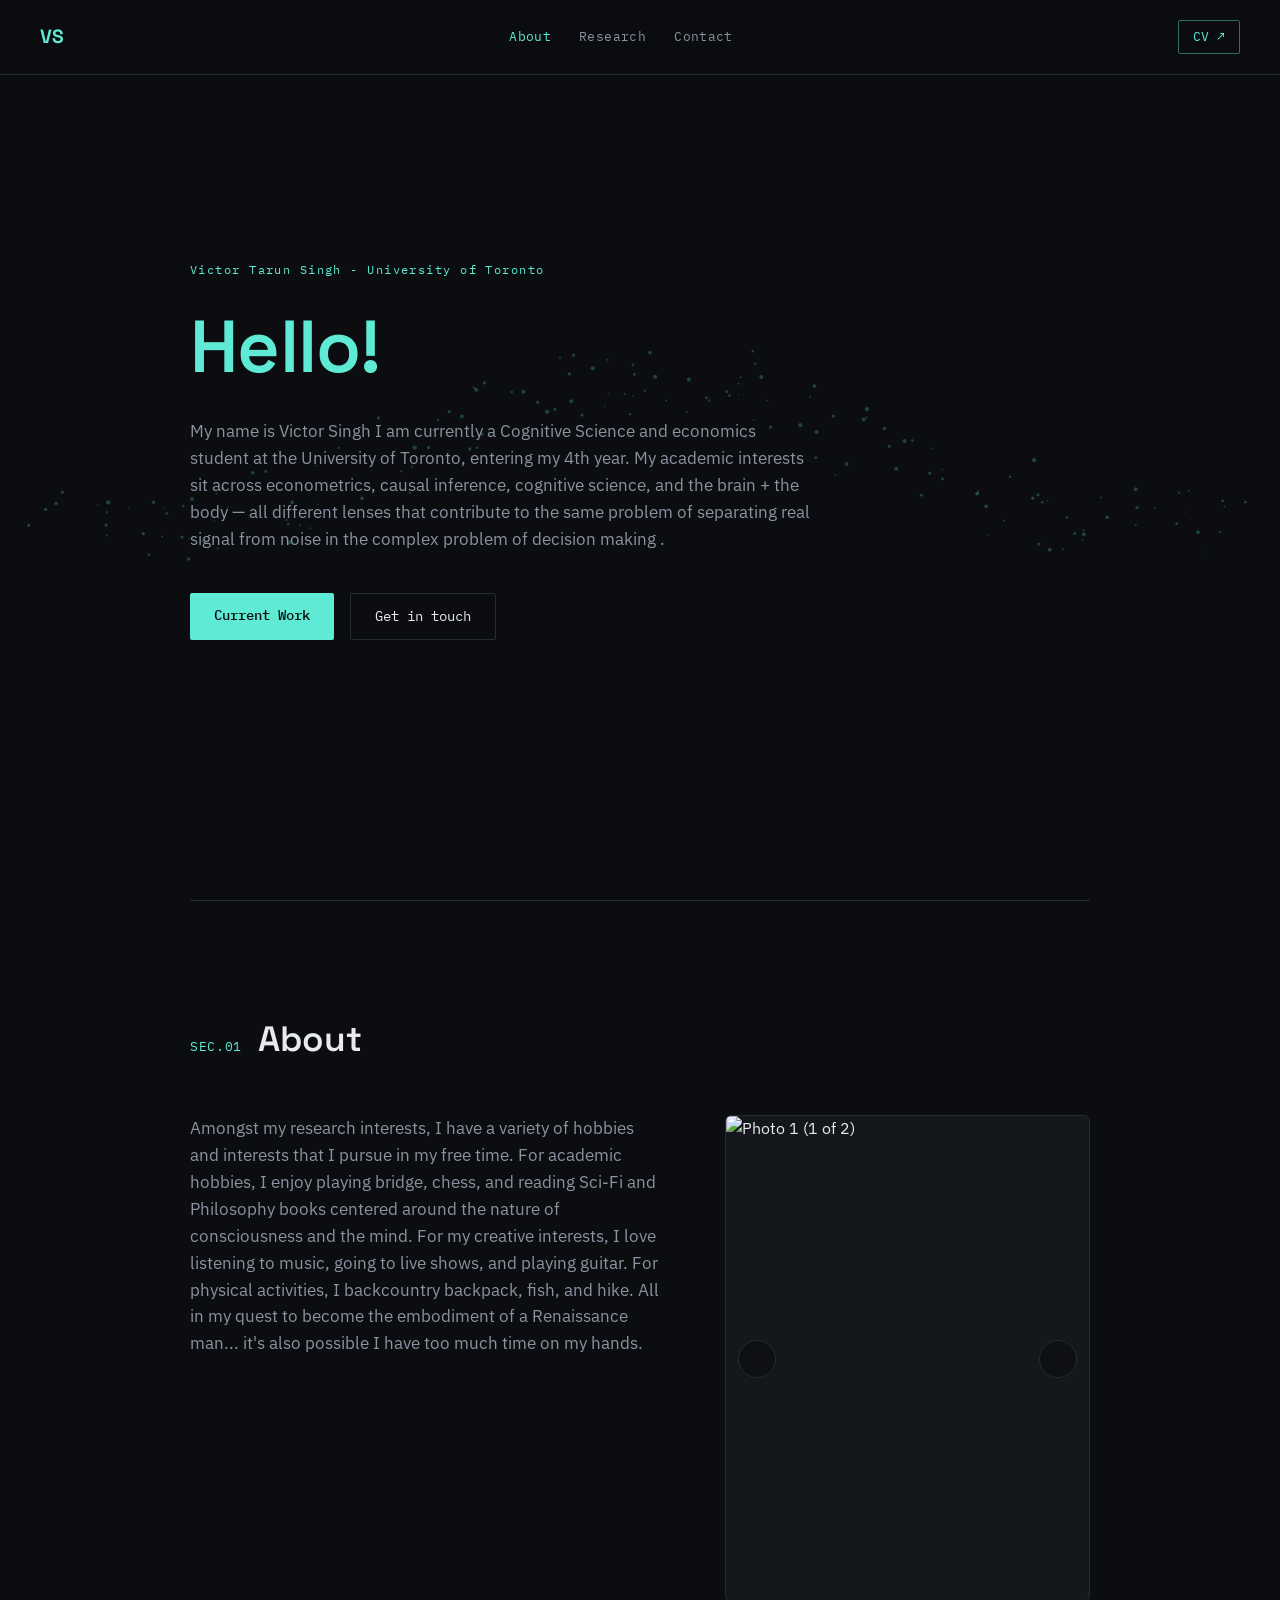
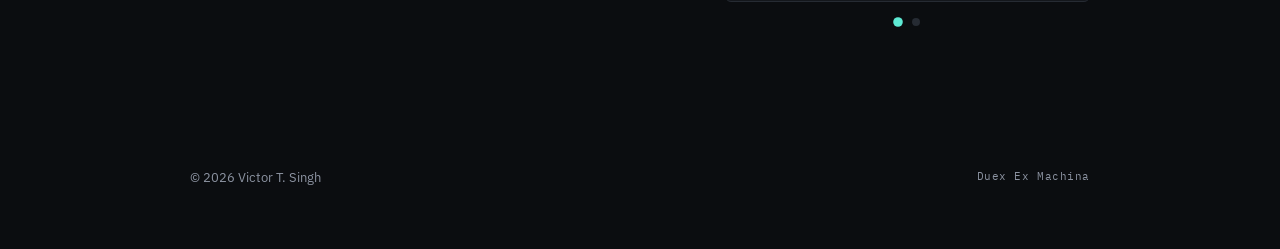
==== index.html @ 54fbca1b "Rename index_webs.html to index.html" ====
<!DOCTYPE html>
<html lang="en">
<head>
<meta charset="UTF-8" />
<meta name="viewport" content="width=device-width, initial-scale=1.0" />
<title>Victor — Cognitive Science &amp; Prediction Markets</title>
<meta name="description" content="Victor — Cognitive Science student at the University of Toronto working across econometrics, causal inference, and prediction markets." />
<link rel="preconnect" href="https://fonts.googleapis.com">
<link rel="preconnect" href="https://fonts.gstatic.com" crossorigin>
<link href="https://fonts.googleapis.com/css2?family=Space+Grotesk:wght@400;500;600;700&family=IBM+Plex+Sans:wght@400;500;600&family=IBM+Plex+Mono:wght@400;500&display=swap" rel="stylesheet">
<link rel="stylesheet" href="style.css" />
</head>
<body>

<canvas id="noise-canvas"></canvas>

<nav class="nav">
  <div class="nav__mark">VS</div>
  <div class="nav__links">
    <a href="index.html" class="is-active">About</a>
    <a href="research.html">Research</a>
    <a href="contact.html">Contact</a>
  </div>
  <a class="nav__resume" href="assets/Victor Singh Resume Aug 2026.pdf" target="_blank" rel="noopener">CV ↗</a>
</nav>

<header class="hero" id="top">
  <div class="hero__eyebrow">Victor Tarun Singh - University of Toronto</div>
  <h1 class="hero__title">
    <span class="line hero__accent" data-noise>Hello!</span>
  </h1>
  <p class="hero__sub">
        My name is Victor Singh I am currently a Cognitive Science and economics student at the University of Toronto,
        entering my 4th year. My academic interests sit across econometrics, causal inference,
        cognitive science, and the brain + the body — all different lenses that contribute to the same problem of separating
        real signal from noise in the complex problem of decision making .
  </p>
  <div class="hero__cta">
    <a href="research.html" class="btn btn--primary">Current Work</a>
    <a href="contact.html" class="btn btn--ghost">Get in touch</a>
  </div>
</header>

<main>
  <section class="section" id="about">
    <div class="section__head">
      <span class="section__num">SEC.01</span>
      <h2>About</h2>
    </div>
    <div class="about__grid">
      <p class="about__lead">
       Amongst my research interests, I have a variety of hobbies and interests that I pursue in my free time. For academic hobbies, I enjoy playing bridge, chess, and reading Sci-Fi and Philosophy books centered around the nature of consciousness and the mind. For my creative interests, I love listening to music, going to live shows, and playing guitar. For physical activities, I backcountry backpack, fish, and hike. All in my quest to become the embodiment of a Renaissance man... it's also possible I have too much time on my hands.
      <div class="photo-carousel" id="about-carousel">
        <div class="photo-carousel__viewport">
          <img class="photo-carousel__img" id="carousel-img" src="assets/photos/Victor_S_P2.jpg" alt="Photo 1 of 2" />
          <button class="photo-carousel__nav photo-carousel__nav--prev" id="carousel-prev" aria-label="Previous photo"></button>
          <button class="photo-carousel__nav photo-carousel__nav--next" id="carousel-next" aria-label="Next photo"></button>
        </div>
        <div class="photo-carousel__dots" id="carousel-dots"></div>
      </div>
    </div>
  </section>
</main>

<footer class="footer">
  <span>&copy; <span id="year"></span> Victor T. Singh</span>
  <span class="footer__mono mono">Duex Ex Machina</span>
</footer>

<script src="script.js"></script>
</body>
</html>
---- style.css ----
/* ============================
   Tokens
============================ */
:root {
  --bg: #0B0D10;
  --surface: #14171C;
  --surface-2: #1B1F26;
  --border: #262B33;
  --text: #E8EAED;
  --text-muted: #8B92A0;
  --signal: #5EEAD4;
  --signal-dim: #2C6E64;
  --warn: #F59E0B;

  --font-display: 'Space Grotesk', sans-serif;
  --font-body: 'IBM Plex Sans', sans-serif;
  --font-mono: 'IBM Plex Mono', monospace;

  --max-w: 980px;
}

* { margin: 0; padding: 0; box-sizing: border-box; }

html { scroll-behavior: smooth; }

@media (prefers-reduced-motion: reduce) {
  html { scroll-behavior: auto; }
  * { animation-duration: 0.01ms !important; animation-iteration-count: 1 !important; transition-duration: 0.01ms !important; }
}

body {
  background: var(--bg);
  color: var(--text);
  font-family: var(--font-body);
  line-height: 1.6;
  overflow-x: hidden;
}

.mono { font-family: var(--font-mono); }

a { color: inherit; text-decoration: none; }

#noise-canvas {
  position: fixed;
  top: 0; left: 0;
  width: 100%; height: 100%;
  z-index: 0;
  pointer-events: none;
  opacity: 0.35;
}

/* ============================
   Nav
============================ */
.nav {
  position: fixed;
  top: 0; left: 0; right: 0;
  z-index: 10;
  display: flex;
  align-items: center;
  justify-content: space-between;
  padding: 20px 40px;
  background: rgba(11, 13, 16, 0.75);
  backdrop-filter: blur(10px);
  border-bottom: 1px solid var(--border);
}

.nav__mark {
  font-family: var(--font-display);
  font-weight: 700;
  font-size: 1.2rem;
  color: var(--signal);
}

.nav__links {
  display: flex;
  gap: 28px;
}

.nav__links a {
  font-family: var(--font-mono);
  font-size: 0.8rem;
  letter-spacing: 0.03em;
  color: var(--text-muted);
  transition: color 0.2s ease;
}

.nav__links a:hover,
.nav__links a:focus-visible,
.nav__links a.is-active { color: var(--signal); }

.nav__resume {
  font-family: var(--font-mono);
  font-size: 0.8rem;
  border: 1px solid var(--signal-dim);
  padding: 6px 14px;
  border-radius: 2px;
  color: var(--signal);
  transition: background 0.2s ease, color 0.2s ease;
}

.nav__resume:hover { background: var(--signal); color: var(--bg); }

@media (max-width: 720px) {
  .nav__links { display: none; }
  .nav { padding: 16px 20px; }
}

/* ============================
   Hero
============================ */
.hero {
  position: relative;
  z-index: 1;
  min-height: 100vh;
  display: flex;
  flex-direction: column;
  justify-content: center;
  padding: 0 40px;
  max-width: var(--max-w);
  margin: 0 auto;
}

.hero__eyebrow {
  font-family: var(--font-mono);
  font-size: 0.75rem;
  letter-spacing: 0.12em;
  color: var(--signal);
  margin-bottom: 28px;
}

.hero__title {
  font-family: var(--font-display);
  font-weight: 600;
  font-size: clamp(2.2rem, 6vw, 4.6rem);
  line-height: 1.08;
  letter-spacing: -0.01em;
}

.hero__title .line { display: block; }

.hero__accent { color: var(--signal); }

.hero__sub {
  margin-top: 32px;
  max-width: 620px;
  color: var(--text-muted);
  font-size: 1.05rem;
}

.hero__cta {
  display: flex;
  gap: 16px;
  margin-top: 40px;
}

.btn {
  font-family: var(--font-mono);
  font-size: 0.85rem;
  padding: 12px 24px;
  border-radius: 2px;
  transition: transform 0.2s ease, background 0.2s ease, color 0.2s ease, border-color 0.2s ease;
  display: inline-block;
}

.btn--primary {
  background: var(--signal);
  color: var(--bg);
  font-weight: 500;
}

.btn--primary:hover { transform: translateY(-2px); }

.btn--ghost {
  border: 1px solid var(--border);
  color: var(--text);
}

.btn--ghost:hover { border-color: var(--signal); color: var(--signal); }

/* ============================
   Page header (non-home pages)
============================ */
.page-header {
  position: relative;
  z-index: 1;
  max-width: var(--max-w);
  margin: 0 auto;
  padding: 160px 40px 60px;
}

.page-header__title {
  font-family: var(--font-display);
  font-weight: 600;
  font-size: clamp(2rem, 5vw, 3.2rem);
  letter-spacing: -0.01em;
  margin-top: 12px;
}

.page-header__sub {
  margin-top: 20px;
  max-width: 560px;
  color: var(--text-muted);
  font-size: 1.05rem;
}

/* ============================
   Sections
============================ */
main {
  position: relative;
  z-index: 1;
  max-width: var(--max-w);
  margin: 0 auto;
  padding: 0 40px;
}

.section {
  padding: 110px 0;
  border-top: 1px solid var(--border);
}

.section--first {
  border-top: none;
  padding-top: 20px;
}

.section__head {
  display: flex;
  align-items: baseline;
  gap: 16px;
  margin-bottom: 48px;
}

.section__num {
  font-family: var(--font-mono);
  font-size: 0.8rem;
  color: var(--signal);
  letter-spacing: 0.05em;
}

.section h2 {
  font-family: var(--font-display);
  font-weight: 600;
  font-size: clamp(1.6rem, 3vw, 2.2rem);
}

/* About */
.about__grid {
  display: grid;
  grid-template-columns: 1.3fr 1fr;
  gap: 60px;
}

.about__lead {
  font-size: 1.05rem;
  color: var(--text-muted);
}

.photo-carousel {
  display: flex;
  flex-direction: column;
  gap: 16px;
}

.photo-carousel__viewport {
  position: relative;
  aspect-ratio: 3 / 4;
  border: 1px solid var(--border);
  border-radius: 6px;
  overflow: hidden;
  background: var(--surface);
}

.photo-carousel__img {
  width: 100%;
  height: 100%;
  object-fit: cover;
  object-position: center 20%;
  display: block;
}

.photo-carousel__nav {
  position: absolute;
  top: 50%;
  transform: translateY(-50%);
  width: 38px;
  height: 38px;
  border-radius: 50%;
  border: 1px solid var(--border);
  background: rgba(11, 13, 16, 0.65);
  backdrop-filter: blur(4px);
  color: var(--text);
  font-size: 1.3rem;
  line-height: 1;
  cursor: pointer;
  display: flex;
  align-items: center;
  justify-content: center;
  transition: border-color 0.2s ease, color 0.2s ease, background 0.2s ease;
}

.photo-carousel__nav:hover,
.photo-carousel__nav:focus-visible {
  border-color: var(--signal);
  color: var(--signal);
}

.photo-carousel__nav--prev { left: 12px; }
.photo-carousel__nav--next { right: 12px; }

.photo-carousel__dots {
  display: flex;
  justify-content: center;
  gap: 10px;
}

.photo-carousel__dot {
  width: 8px;
  height: 8px;
  border-radius: 50%;
  border: none;
  padding: 0;
  background: var(--border);
  cursor: pointer;
  transition: background 0.2s ease, transform 0.2s ease;
}

.photo-carousel__dot:hover { background: var(--signal-dim); }

.photo-carousel__dot.is-active {
  background: var(--signal);
  transform: scale(1.2);
}

@media (max-width: 760px) {
  .about__grid { grid-template-columns: 1fr; gap: 32px; }
}

/* Cards */
.cards {
  display: grid;
  grid-template-columns: repeat(3, 1fr);
  gap: 24px;
}

.card {
  background: var(--surface);
  border: 1px solid var(--border);
  border-radius: 4px;
  padding: 28px;
  transition: border-color 0.25s ease, transform 0.25s ease;
}

.card:hover {
  border-color: var(--signal-dim);
  transform: translateY(-4px);
}

.card__label {
  font-size: 0.72rem;
  color: var(--warn);
  letter-spacing: 0.08em;
  margin-bottom: 14px;
}

.card h3 {
  font-family: var(--font-display);
  font-size: 1.15rem;
  margin-bottom: 12px;
}

.card p {
  color: var(--text-muted);
  font-size: 0.92rem;
  margin-bottom: 18px;
}

.card__tags {
  display: flex;
  flex-wrap: wrap;
  gap: 8px;
}

.card__tags span {
  font-family: var(--font-mono);
  font-size: 0.7rem;
  color: var(--signal);
  border: 1px solid var(--signal-dim);
  border-radius: 2px;
  padding: 3px 8px;
}

@media (max-width: 900px) {
  .cards { grid-template-columns: 1fr; }
}

/* Timeline */
.timeline {
  display: flex;
  flex-direction: column;
  gap: 32px;
}

.timeline__item {
  display: grid;
  grid-template-columns: 120px 1fr;
  gap: 24px;
  padding-bottom: 32px;
  border-bottom: 1px solid var(--border);
}

.timeline__item:last-child { border-bottom: none; padding-bottom: 0; }

.timeline__mono {
  font-size: 0.78rem;
  color: var(--signal);
  letter-spacing: 0.05em;
}

.timeline__body h3 {
  font-family: var(--font-display);
  font-size: 1.1rem;
  margin-bottom: 6px;
}

.timeline__body p { color: var(--text-muted); font-size: 0.92rem; }

/* Writing */
.placeholder-note {
  color: var(--text-muted);
  font-size: 0.95rem;
  border: 1px dashed var(--border);
  padding: 24px;
  border-radius: 4px;
}

.writing-list {
  list-style: none;
  display: flex;
  flex-direction: column;
  gap: 20px;
}

.writing-list__item {
  border: 1px solid var(--border);
  border-radius: 4px;
  padding: 20px 24px;
  transition: border-color 0.2s ease;
}

.writing-list__item:hover {
  border-color: var(--signal-dim);
}

.writing-list__item a {
  display: flex;
  justify-content: space-between;
  align-items: baseline;
  gap: 16px;
}

.writing-list__title {
  font-family: var(--font-display);
  font-size: 1.05rem;
  color: var(--text);
}

.writing-list__meta {
  font-size: 0.75rem;
  color: var(--signal);
  white-space: nowrap;
}

.writing-list__desc {
  margin-top: 8px;
  color: var(--text-muted);
  font-size: 0.9rem;
}

/* Contact */
.contact__lead {
  color: var(--text-muted);
  margin-bottom: 28px;
  font-size: 1rem;
}

.contact__links {
  display: flex;
  gap: 28px;
  flex-wrap: wrap;
}

.contact__links a {
  font-family: var(--font-mono);
  font-size: 0.95rem;
  color: var(--signal);
  border-bottom: 1px solid var(--signal-dim);
  padding-bottom: 2px;
  transition: color 0.2s ease, border-color 0.2s ease;
}

.contact__links a:hover { color: var(--warn); border-color: var(--warn); }

/* Footer */
.footer {
  position: relative;
  z-index: 1;
  max-width: var(--max-w);
  margin: 0 auto;
  padding: 32px 40px 60px;
  display: flex;
  justify-content: space-between;
  color: var(--text-muted);
  font-size: 0.8rem;
  flex-wrap: wrap;
  gap: 12px;
}

.footer__mono {
  color: var(--text-muted);
  letter-spacing: 0.05em;
  font-size: 0.7rem;
}

/* Focus visibility */
a:focus-visible, .btn:focus-visible {
  outline: 2px solid var(--signal);
  outline-offset: 2px;
}
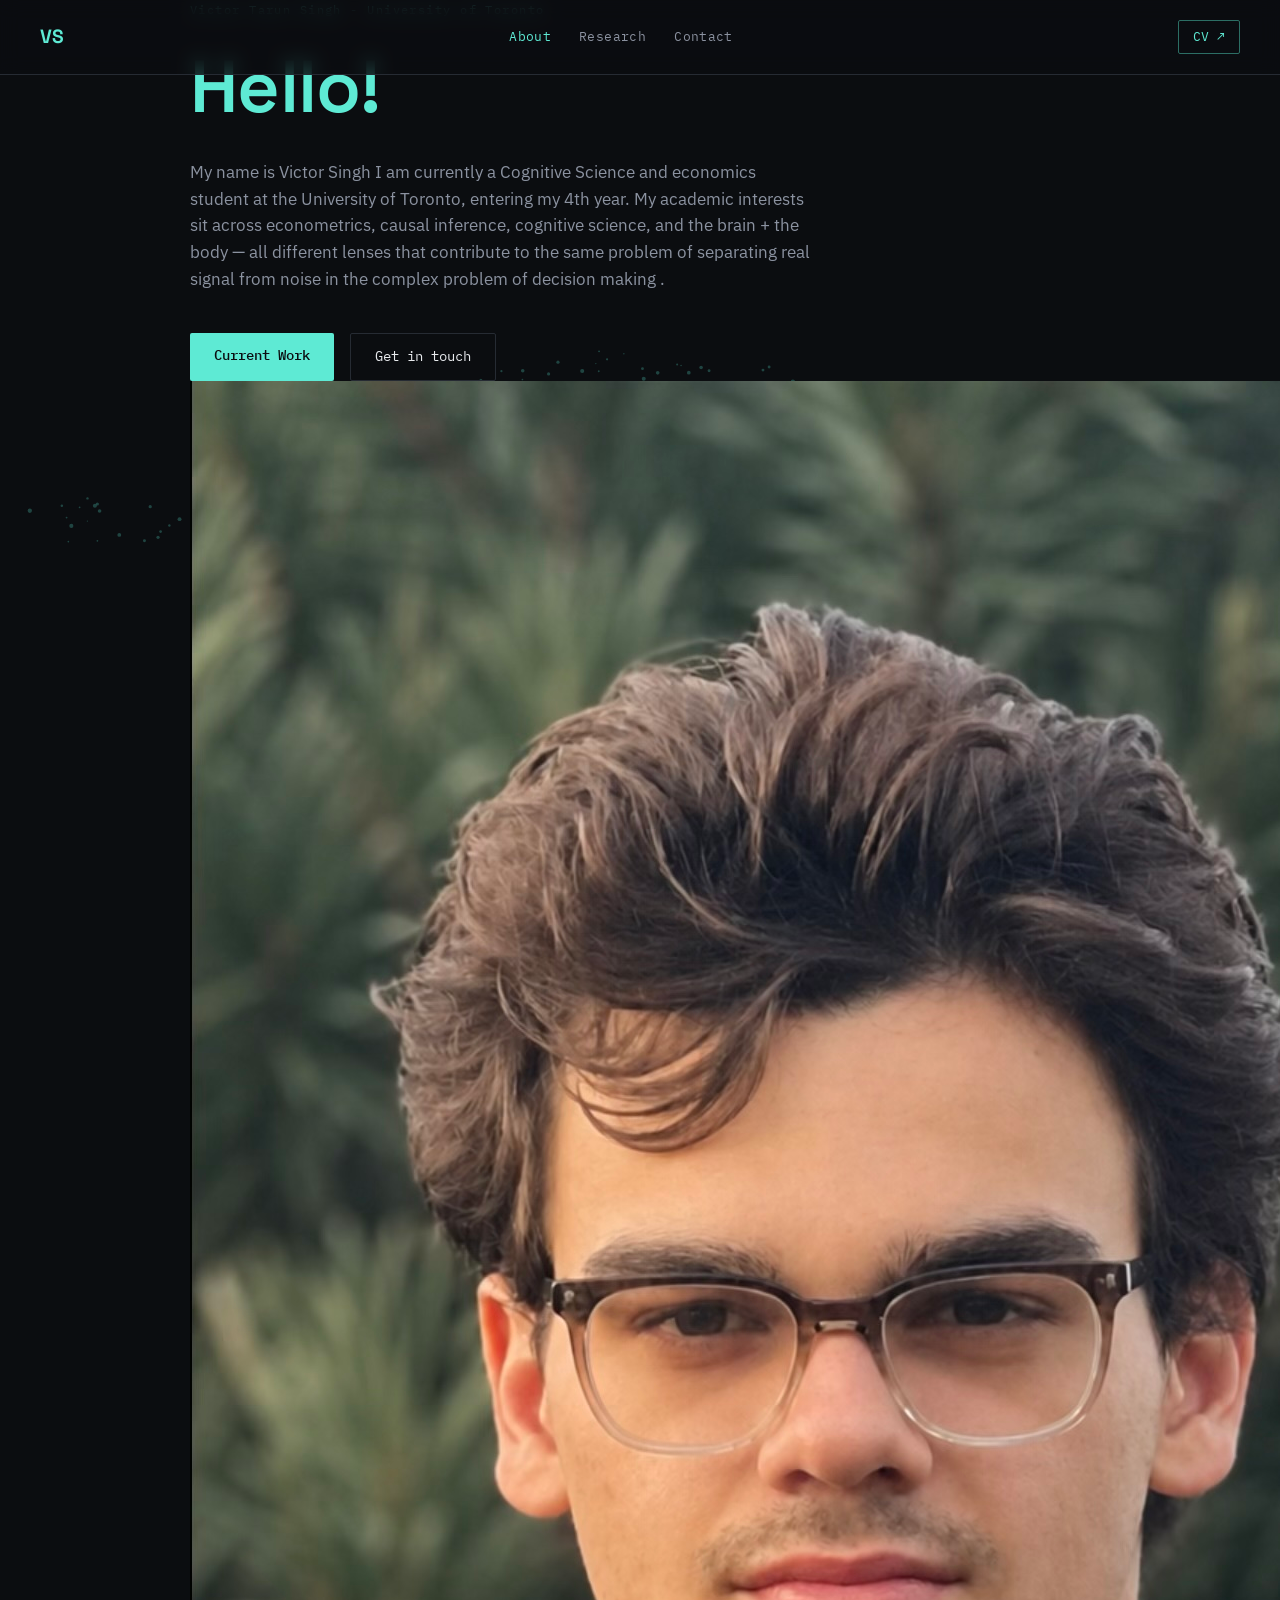
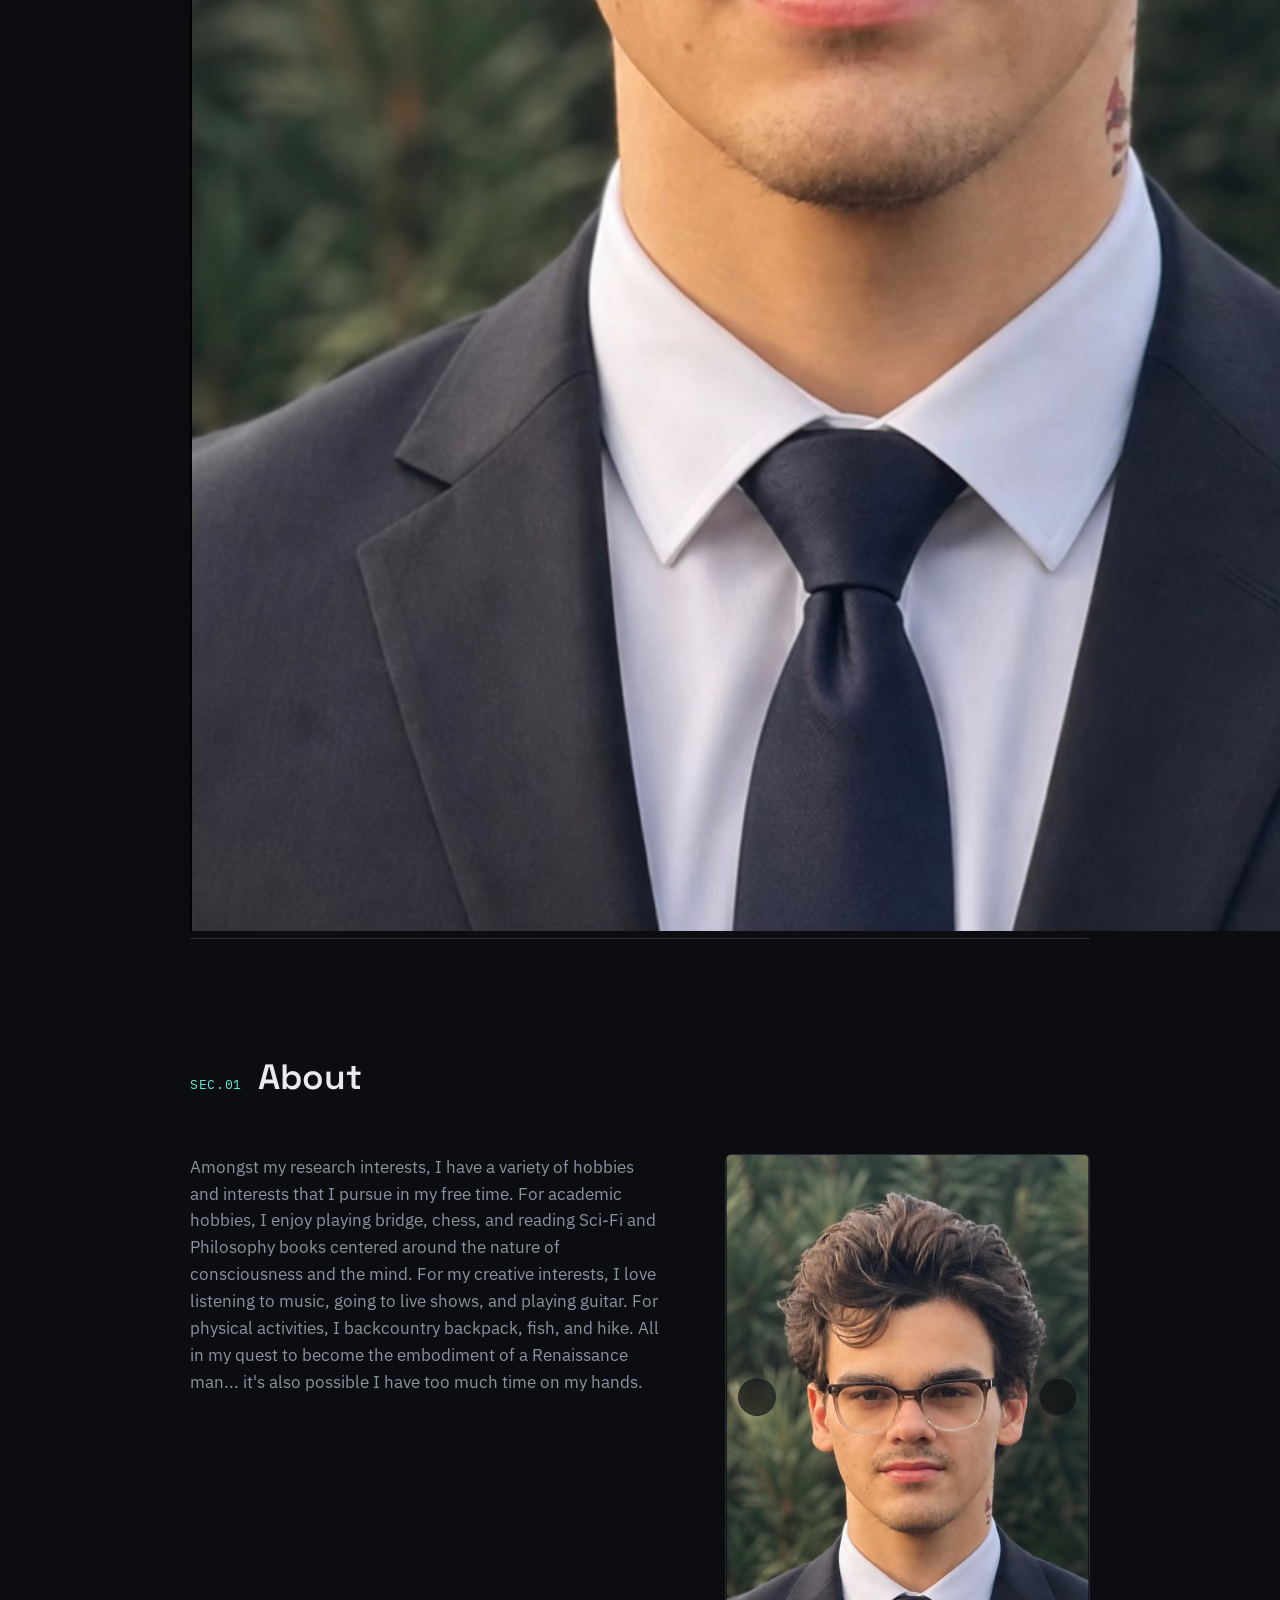
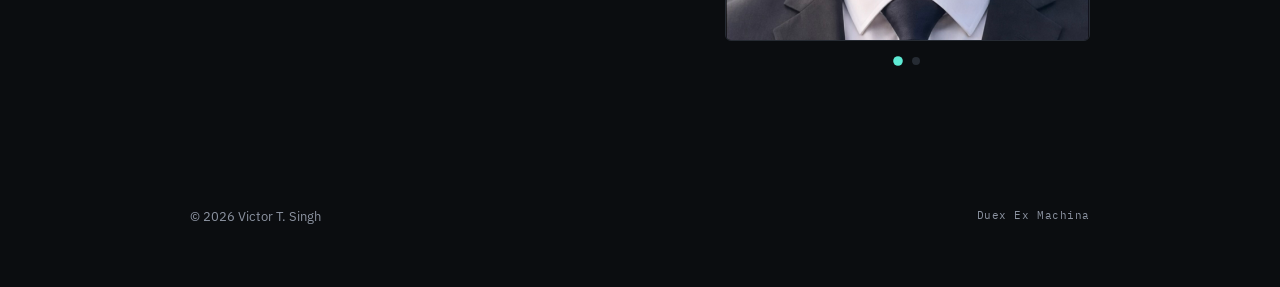
==== commit 4a52f5f9: "Update index.html" ====
--- a/index.html
+++ b/index.html
@@ -25,19 +25,26 @@
 </nav>
 
 <header class="hero" id="top">
-  <div class="hero__eyebrow">Victor Tarun Singh - University of Toronto</div>
-  <h1 class="hero__title">
-    <span class="line hero__accent" data-noise>Hello!</span>
-  </h1>
-  <p class="hero__sub">
-        My name is Victor Singh I am currently a Cognitive Science and economics student at the University of Toronto,
-        entering my 4th year. My academic interests sit across econometrics, causal inference,
-        cognitive science, and the brain + the body — all different lenses that contribute to the same problem of separating
-        real signal from noise in the complex problem of decision making .
-  </p>
-  <div class="hero__cta">
-    <a href="research.html" class="btn btn--primary">Current Work</a>
-    <a href="contact.html" class="btn btn--ghost">Get in touch</a>
+  <div class="hero__grid">
+    <div class="hero__content">
+      <div class="hero__eyebrow">Victor Tarun Singh - University of Toronto</div>
+      <h1 class="hero__title">
+        <span class="line hero__accent" data-noise>Hello!</span>
+      </h1>
+      <p class="hero__sub">
+            My name is Victor Singh I am currently a Cognitive Science and economics student at the University of Toronto,
+            entering my 4th year. My academic interests sit across econometrics, causal inference,
+            cognitive science, and the brain + the body — all different lenses that contribute to the same problem of separating
+            real signal from noise in the complex problem of decision making .
+      </p>
+      <div class="hero__cta">
+        <a href="research.html" class="btn btn--primary">Current Work</a>
+        <a href="contact.html" class="btn btn--ghost">Get in touch</a>
+      </div>
+    </div>
+    <div class="hero__photo">
+      <img src="assets/photos/Victor_S_P2.jpg" alt="Victor Singh" />
+    </div>
   </div>
 </header>
 
@@ -52,7 +59,7 @@
        Amongst my research interests, I have a variety of hobbies and interests that I pursue in my free time. For academic hobbies, I enjoy playing bridge, chess, and reading Sci-Fi and Philosophy books centered around the nature of consciousness and the mind. For my creative interests, I love listening to music, going to live shows, and playing guitar. For physical activities, I backcountry backpack, fish, and hike. All in my quest to become the embodiment of a Renaissance man... it's also possible I have too much time on my hands.
       <div class="photo-carousel" id="about-carousel">
         <div class="photo-carousel__viewport">
-          <img class="photo-carousel__img" id="carousel-img" src="assets/photos/Victor_S_P2.jpg" alt="Photo 1 of 2" />
+          <img class="photo-carousel__img" id="carousel-img" src="assets/photos/Photo_website_3.jpg" alt="Photo 1 of 2" />
           <button class="photo-carousel__nav photo-carousel__nav--prev" id="carousel-prev" aria-label="Previous photo"></button>
           <button class="photo-carousel__nav photo-carousel__nav--next" id="carousel-next" aria-label="Next photo"></button>
         </div>
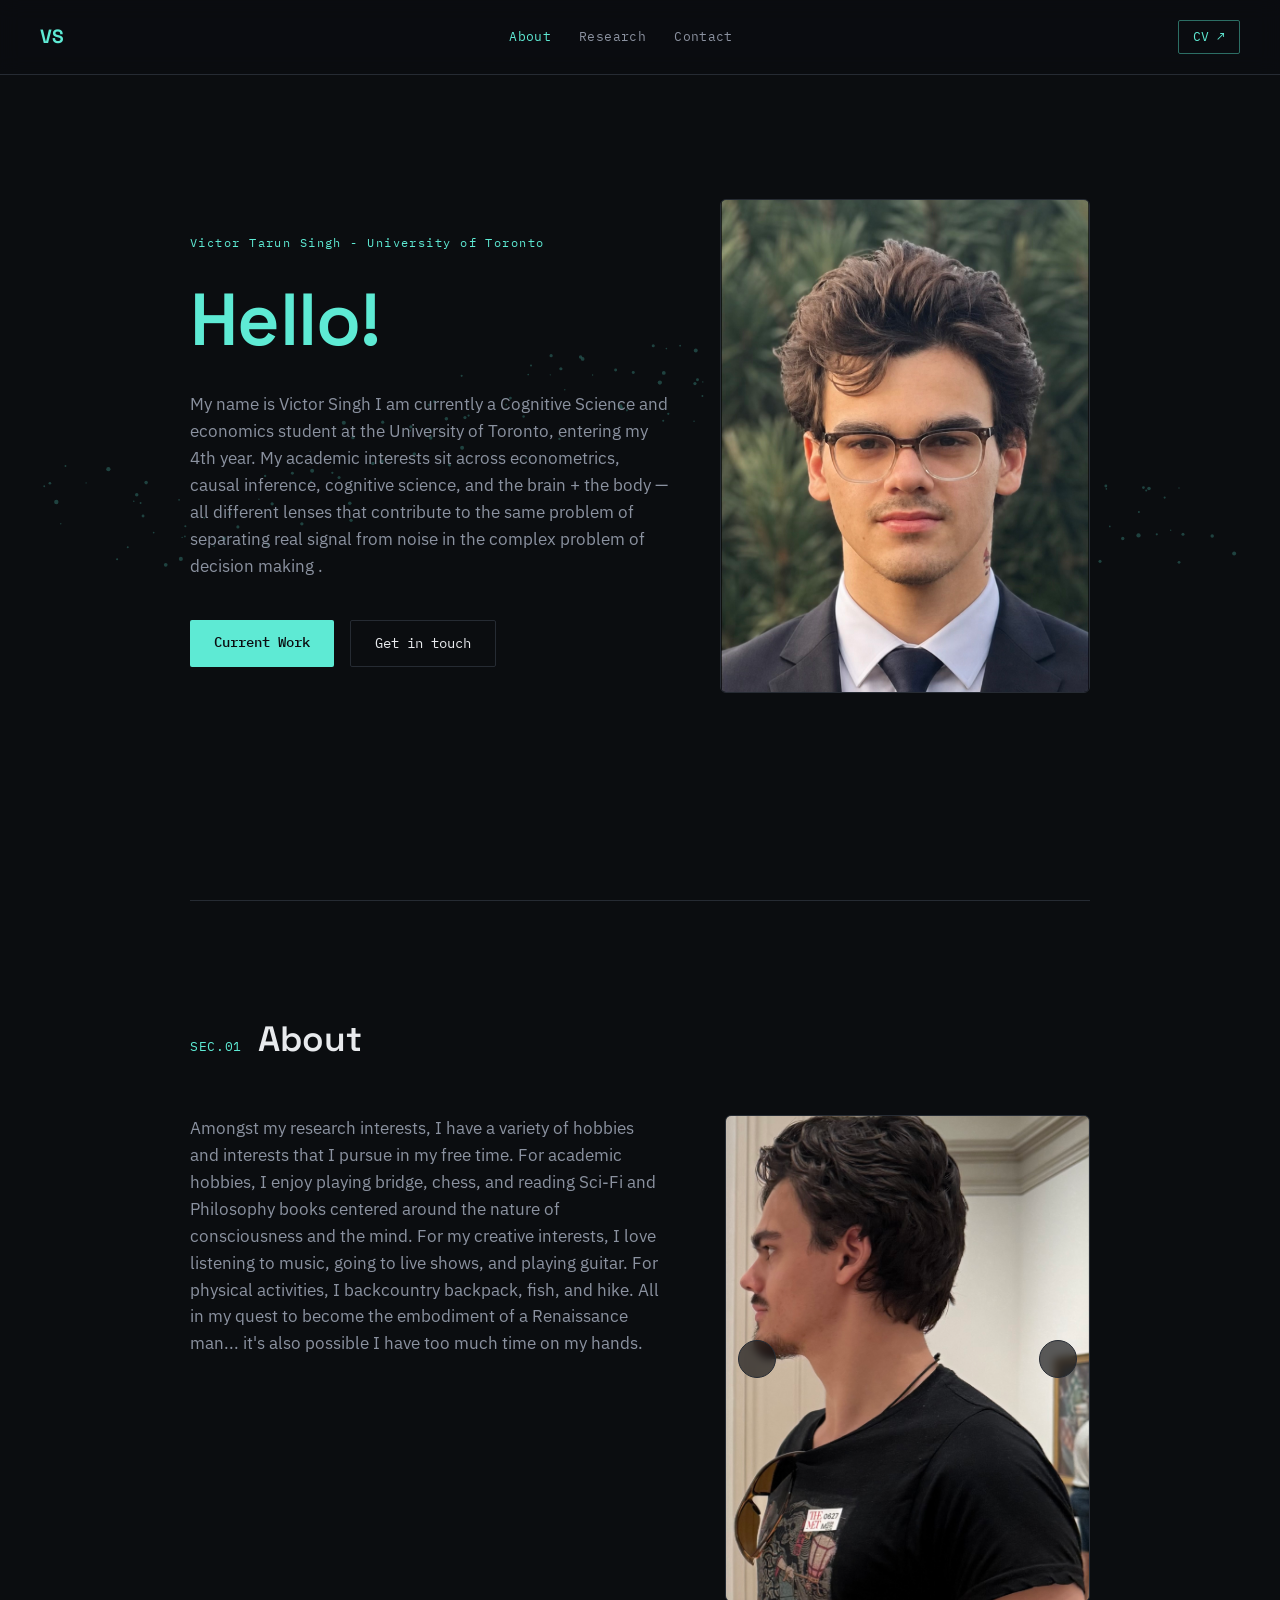
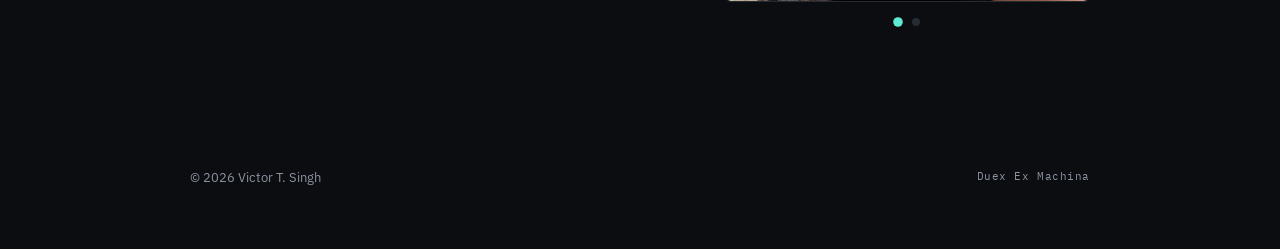
==== commit cca707cf: "Update index.html" ====
--- a/index.html
+++ b/index.html
@@ -59,7 +59,7 @@
        Amongst my research interests, I have a variety of hobbies and interests that I pursue in my free time. For academic hobbies, I enjoy playing bridge, chess, and reading Sci-Fi and Philosophy books centered around the nature of consciousness and the mind. For my creative interests, I love listening to music, going to live shows, and playing guitar. For physical activities, I backcountry backpack, fish, and hike. All in my quest to become the embodiment of a Renaissance man... it's also possible I have too much time on my hands.
       <div class="photo-carousel" id="about-carousel">
         <div class="photo-carousel__viewport">
-          <img class="photo-carousel__img" id="carousel-img" src="assets/photos/Photo_website_3.jpg" alt="Photo 1 of 2" />
+          <img class="photo-carousel__img" id="carousel-img" src="assets/photos/Victor_S_Website_1.jpeg" alt="Photo 1 of 2" />
           <button class="photo-carousel__nav photo-carousel__nav--prev" id="carousel-prev" aria-label="Previous photo"></button>
           <button class="photo-carousel__nav photo-carousel__nav--next" id="carousel-next" aria-label="Next photo"></button>
         </div>
--- a/style.css
+++ b/style.css
@@ -276,7 +276,9 @@
   width: 100%;
   height: 100%;
   object-fit: cover;
-  object-position: center 20%;
+  object-position: right center;
+  transform: scale(1.4);
+  transform-origin: right center;
   display: block;
 }
 
@@ -528,3 +530,28 @@
   outline: 2px solid var(--signal);
   outline-offset: 2px;
 }
+.hero__grid {
+  display: grid;
+  grid-template-columns: 1.3fr 1fr;
+  gap: 48px;
+  align-items: center;
+}
+
+.hero__photo img {
+  width: 100%;
+  aspect-ratio: 3 / 4;
+  object-fit: cover;
+  object-position: center 20%;
+  border: 1px solid var(--border);
+  border-radius: 6px;
+}
+
+@media (max-width: 760px) {
+  .hero__grid {
+    grid-template-columns: 1fr;
+  }
+  .hero__photo {
+    order: -1;
+    max-width: 280px;
+  }
+}
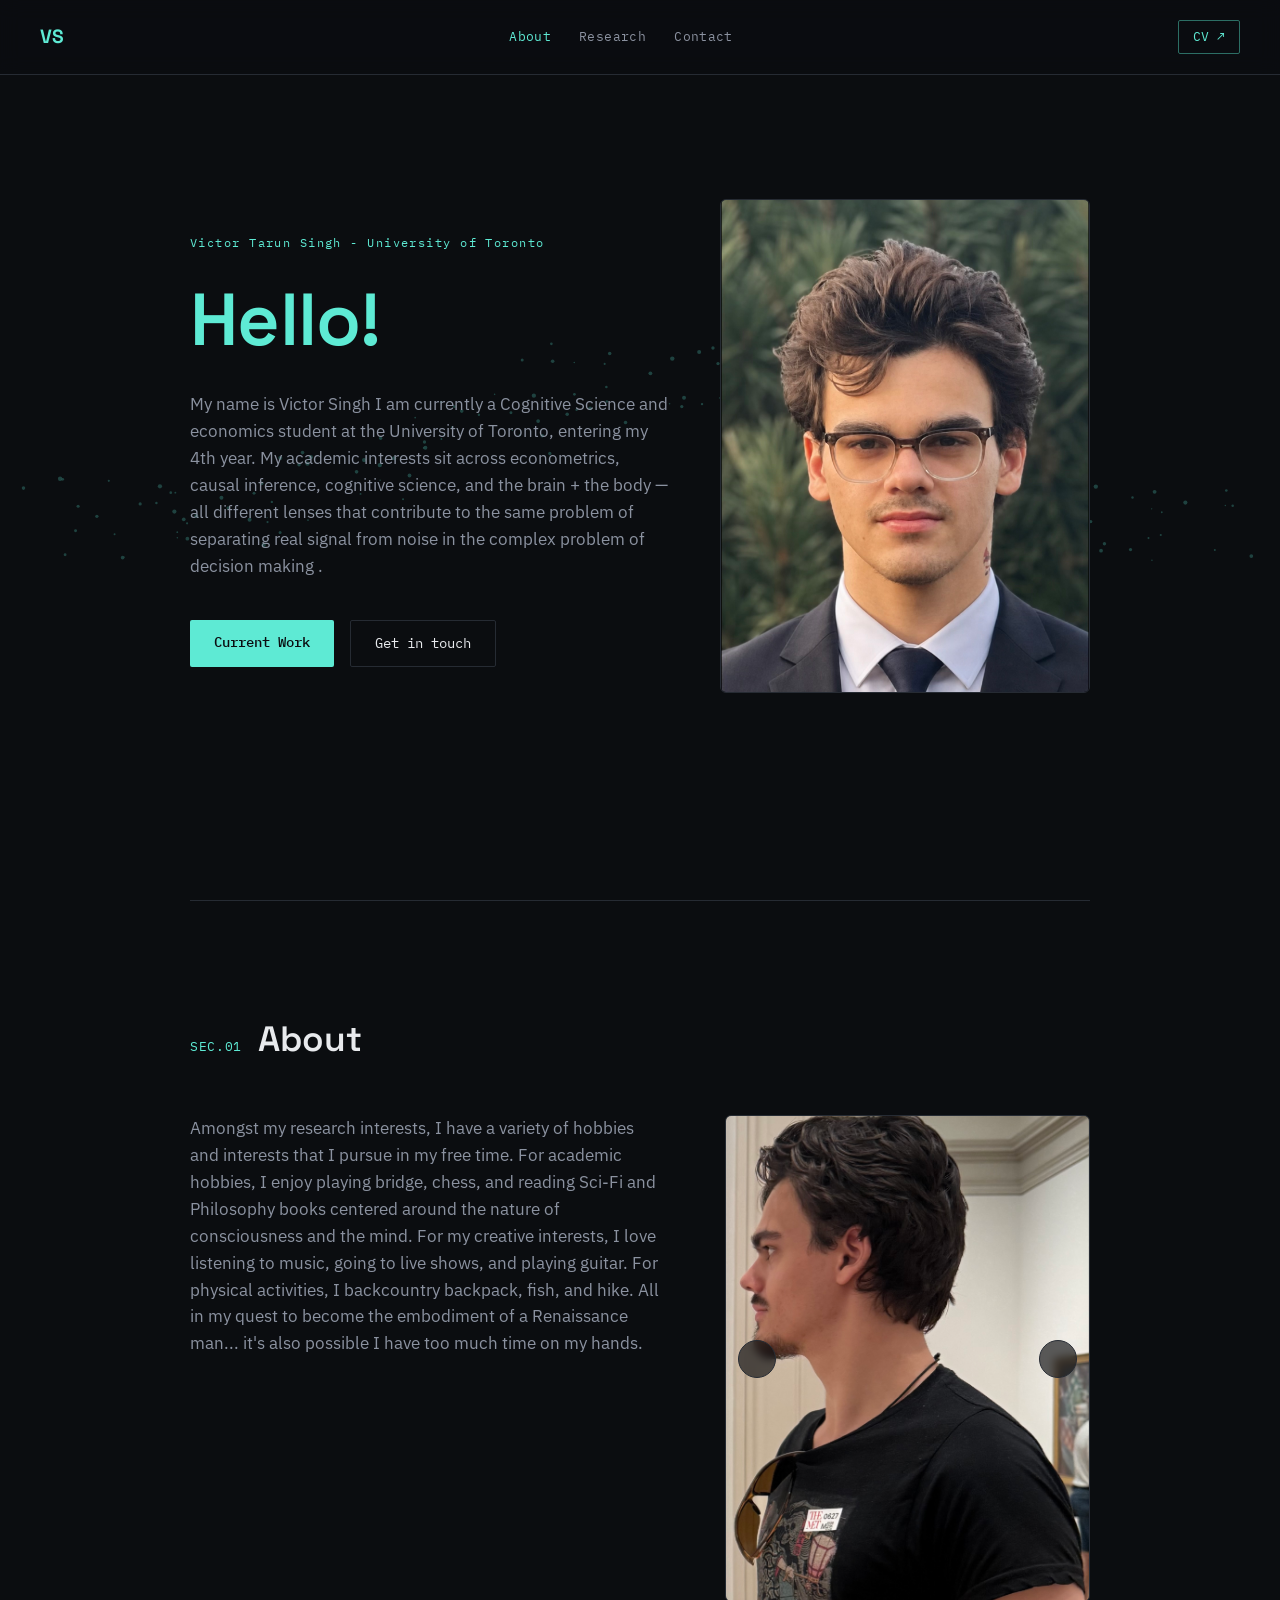
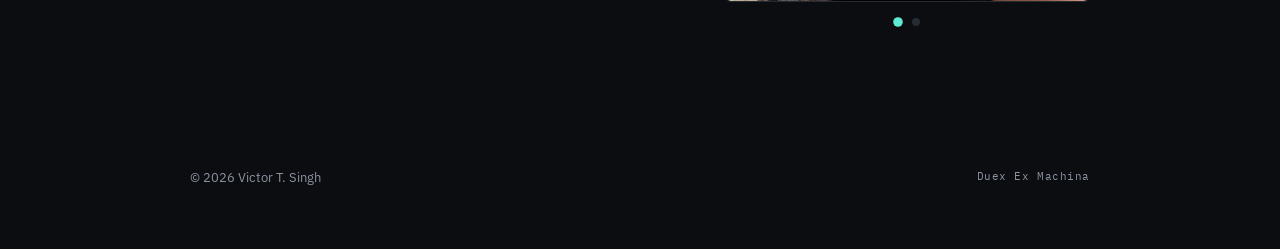
==== commit 62800cee: "Update index.html" ====
--- a/index.html
+++ b/index.html
@@ -59,7 +59,7 @@
        Amongst my research interests, I have a variety of hobbies and interests that I pursue in my free time. For academic hobbies, I enjoy playing bridge, chess, and reading Sci-Fi and Philosophy books centered around the nature of consciousness and the mind. For my creative interests, I love listening to music, going to live shows, and playing guitar. For physical activities, I backcountry backpack, fish, and hike. All in my quest to become the embodiment of a Renaissance man... it's also possible I have too much time on my hands.
       <div class="photo-carousel" id="about-carousel">
         <div class="photo-carousel__viewport">
-          <img class="photo-carousel__img" id="carousel-img" src="assets/photos/Victor_S_Website_1.jpeg" alt="Photo 1 of 2" />
+          <img class="photo-carousel__img" id="carousel-img" src="assets/photos/Victor_S_Website_p1.jpeg" alt="Photo 1 of 2" />
           <button class="photo-carousel__nav photo-carousel__nav--prev" id="carousel-prev" aria-label="Previous photo"></button>
           <button class="photo-carousel__nav photo-carousel__nav--next" id="carousel-next" aria-label="Next photo"></button>
         </div>
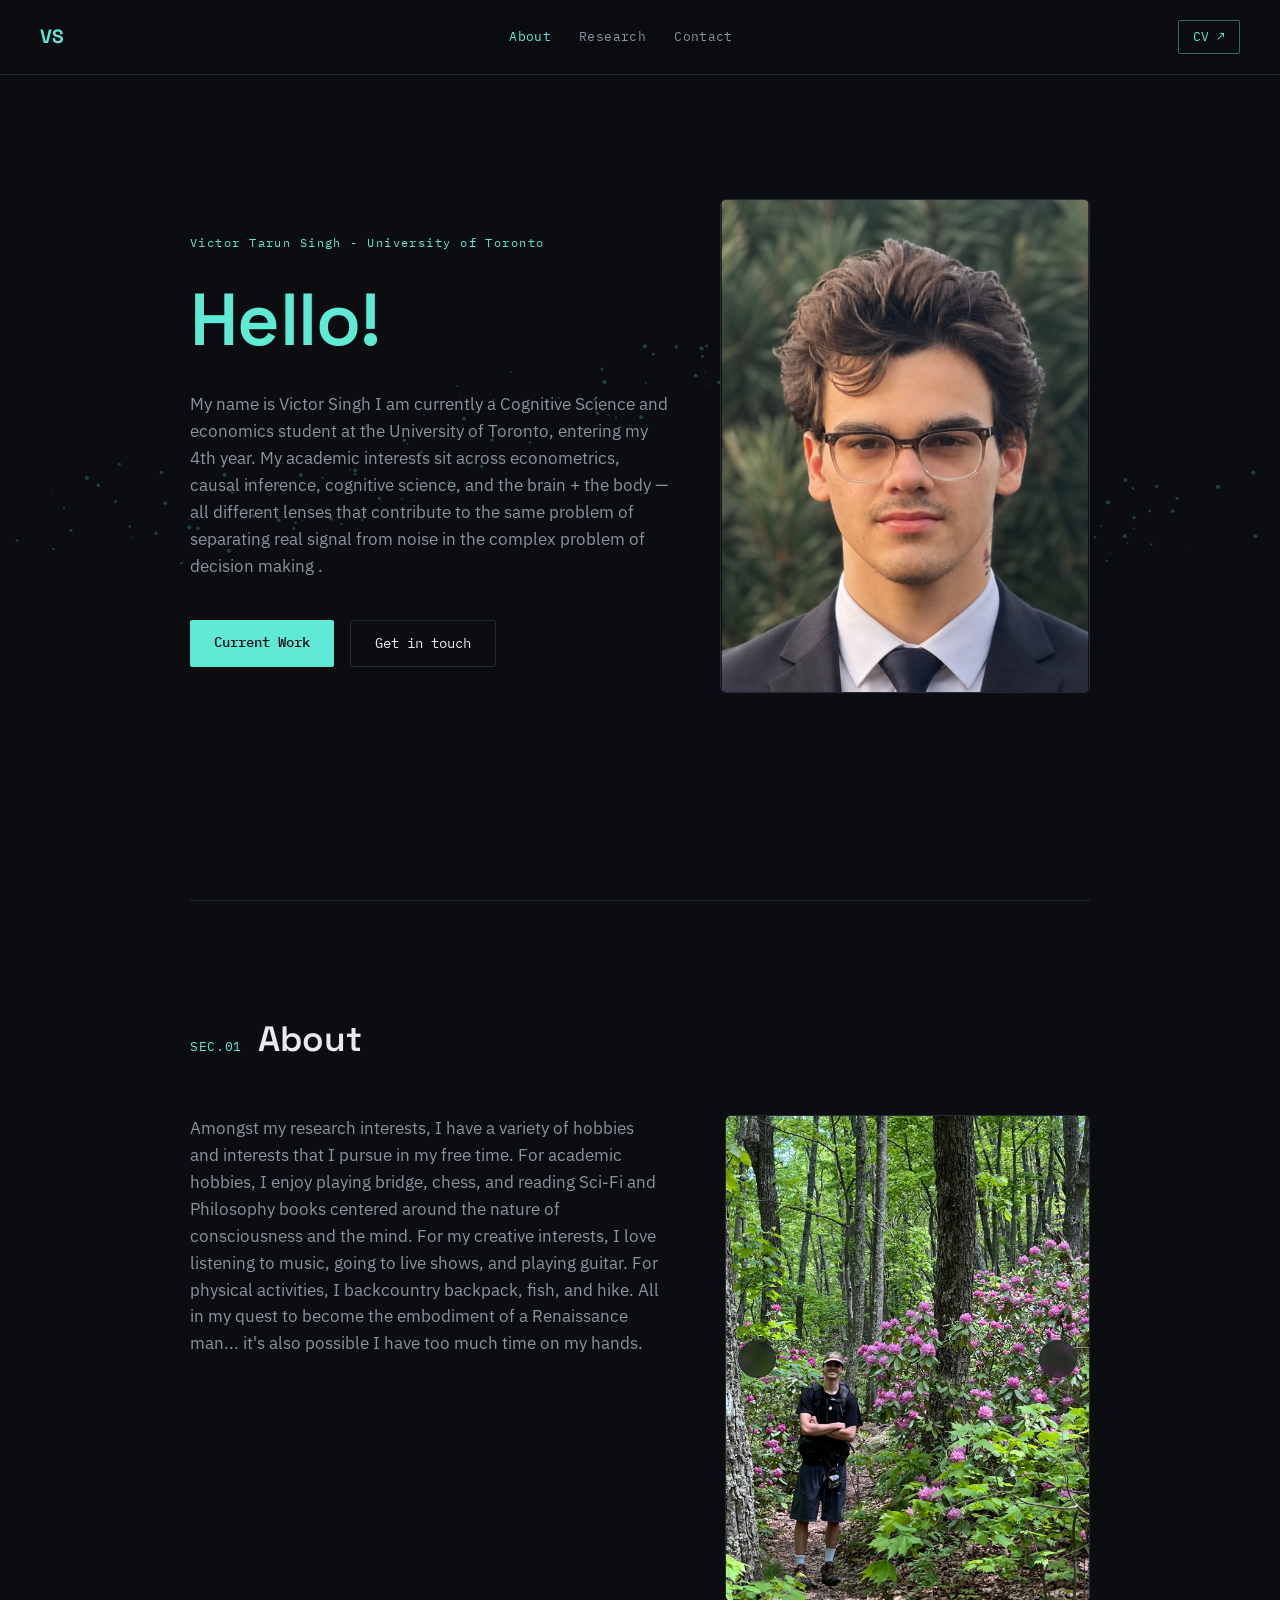
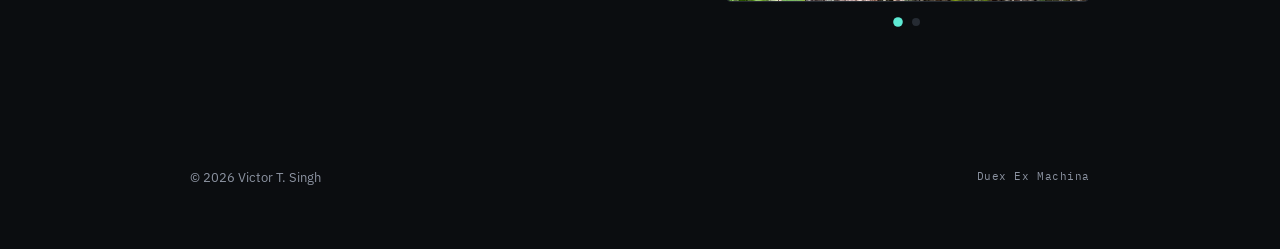
==== commit b373a867: "Update index.html" ====
--- a/index.html
+++ b/index.html
@@ -59,7 +59,7 @@
        Amongst my research interests, I have a variety of hobbies and interests that I pursue in my free time. For academic hobbies, I enjoy playing bridge, chess, and reading Sci-Fi and Philosophy books centered around the nature of consciousness and the mind. For my creative interests, I love listening to music, going to live shows, and playing guitar. For physical activities, I backcountry backpack, fish, and hike. All in my quest to become the embodiment of a Renaissance man... it's also possible I have too much time on my hands.
       <div class="photo-carousel" id="about-carousel">
         <div class="photo-carousel__viewport">
-          <img class="photo-carousel__img" id="carousel-img" src="assets/photos/Victor_S_Website_p1.jpeg" alt="Photo 1 of 2" />
+          <img class="photo-carousel__img" id="carousel-img" src="assets/photos/Photo_website_3.jpg" alt="Photo 1 of 2" />
           <button class="photo-carousel__nav photo-carousel__nav--prev" id="carousel-prev" aria-label="Previous photo"></button>
           <button class="photo-carousel__nav photo-carousel__nav--next" id="carousel-next" aria-label="Next photo"></button>
         </div>
--- a/style.css
+++ b/style.css
@@ -276,9 +276,7 @@
   width: 100%;
   height: 100%;
   object-fit: cover;
-  object-position: right center;
-  transform: scale(1.4);
-  transform-origin: right center;
+  object-position: center 20%;
   display: block;
 }
 
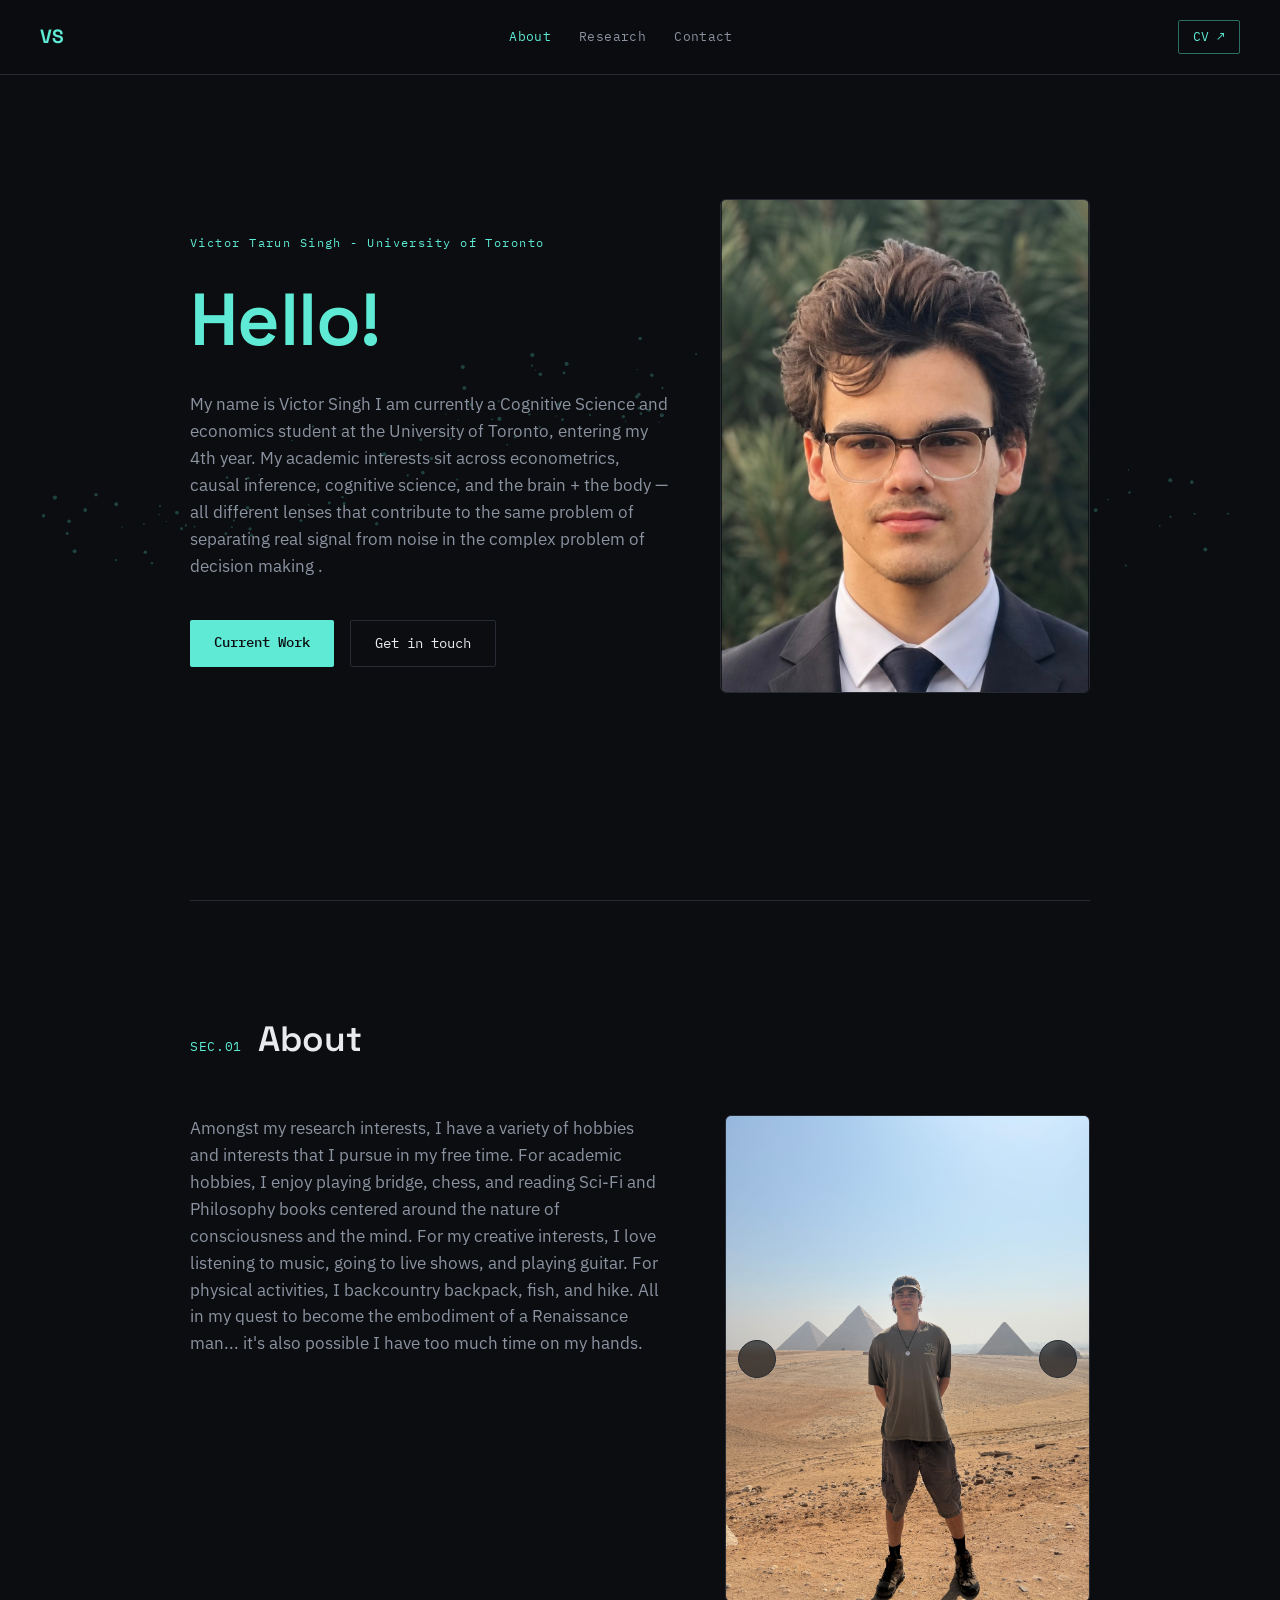
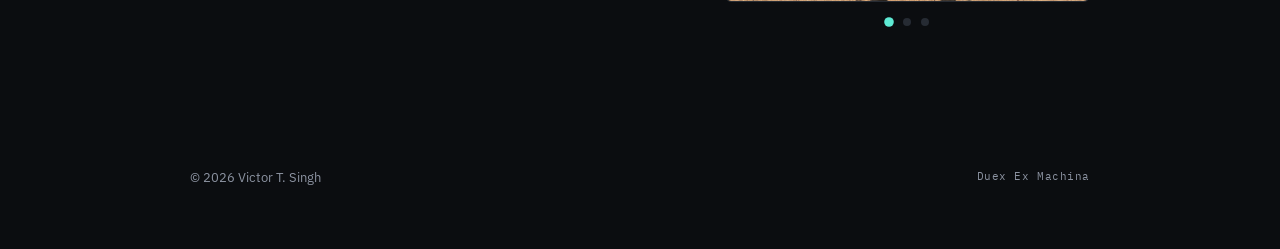
==== commit 9d5e373a: "Update index.html" ====
--- a/index.html
+++ b/index.html
@@ -59,7 +59,7 @@
        Amongst my research interests, I have a variety of hobbies and interests that I pursue in my free time. For academic hobbies, I enjoy playing bridge, chess, and reading Sci-Fi and Philosophy books centered around the nature of consciousness and the mind. For my creative interests, I love listening to music, going to live shows, and playing guitar. For physical activities, I backcountry backpack, fish, and hike. All in my quest to become the embodiment of a Renaissance man... it's also possible I have too much time on my hands.
       <div class="photo-carousel" id="about-carousel">
         <div class="photo-carousel__viewport">
-          <img class="photo-carousel__img" id="carousel-img" src="assets/photos/Photo_website_3.jpg" alt="Photo 1 of 2" />
+          <img class="photo-carousel__img" id="carousel-img" src="assets/photos/Giza_photo.jpeg" alt="Photo 1 of 3" />
           <button class="photo-carousel__nav photo-carousel__nav--prev" id="carousel-prev" aria-label="Previous photo"></button>
           <button class="photo-carousel__nav photo-carousel__nav--next" id="carousel-next" aria-label="Next photo"></button>
         </div>
--- a/style.css
+++ b/style.css
@@ -417,6 +417,21 @@
   color: var(--signal);
   letter-spacing: 0.05em;
 }
+.timeline__link {
+  display: inline-block;
+  margin-top: 12px;
+  font-family: var(--font-mono);
+  font-size: 0.8rem;
+  color: var(--signal) !important;
+  border-bottom: 1px solid var(--signal-dim);
+  padding-bottom: 2px;
+  transition: color 0.2s ease, border-color 0.2s ease;
+}
+
+.timeline__link:hover {
+  color: var(--warn) !important;
+  border-color: var(--warn);
+}
 
 .timeline__body h3 {
   font-family: var(--font-display);
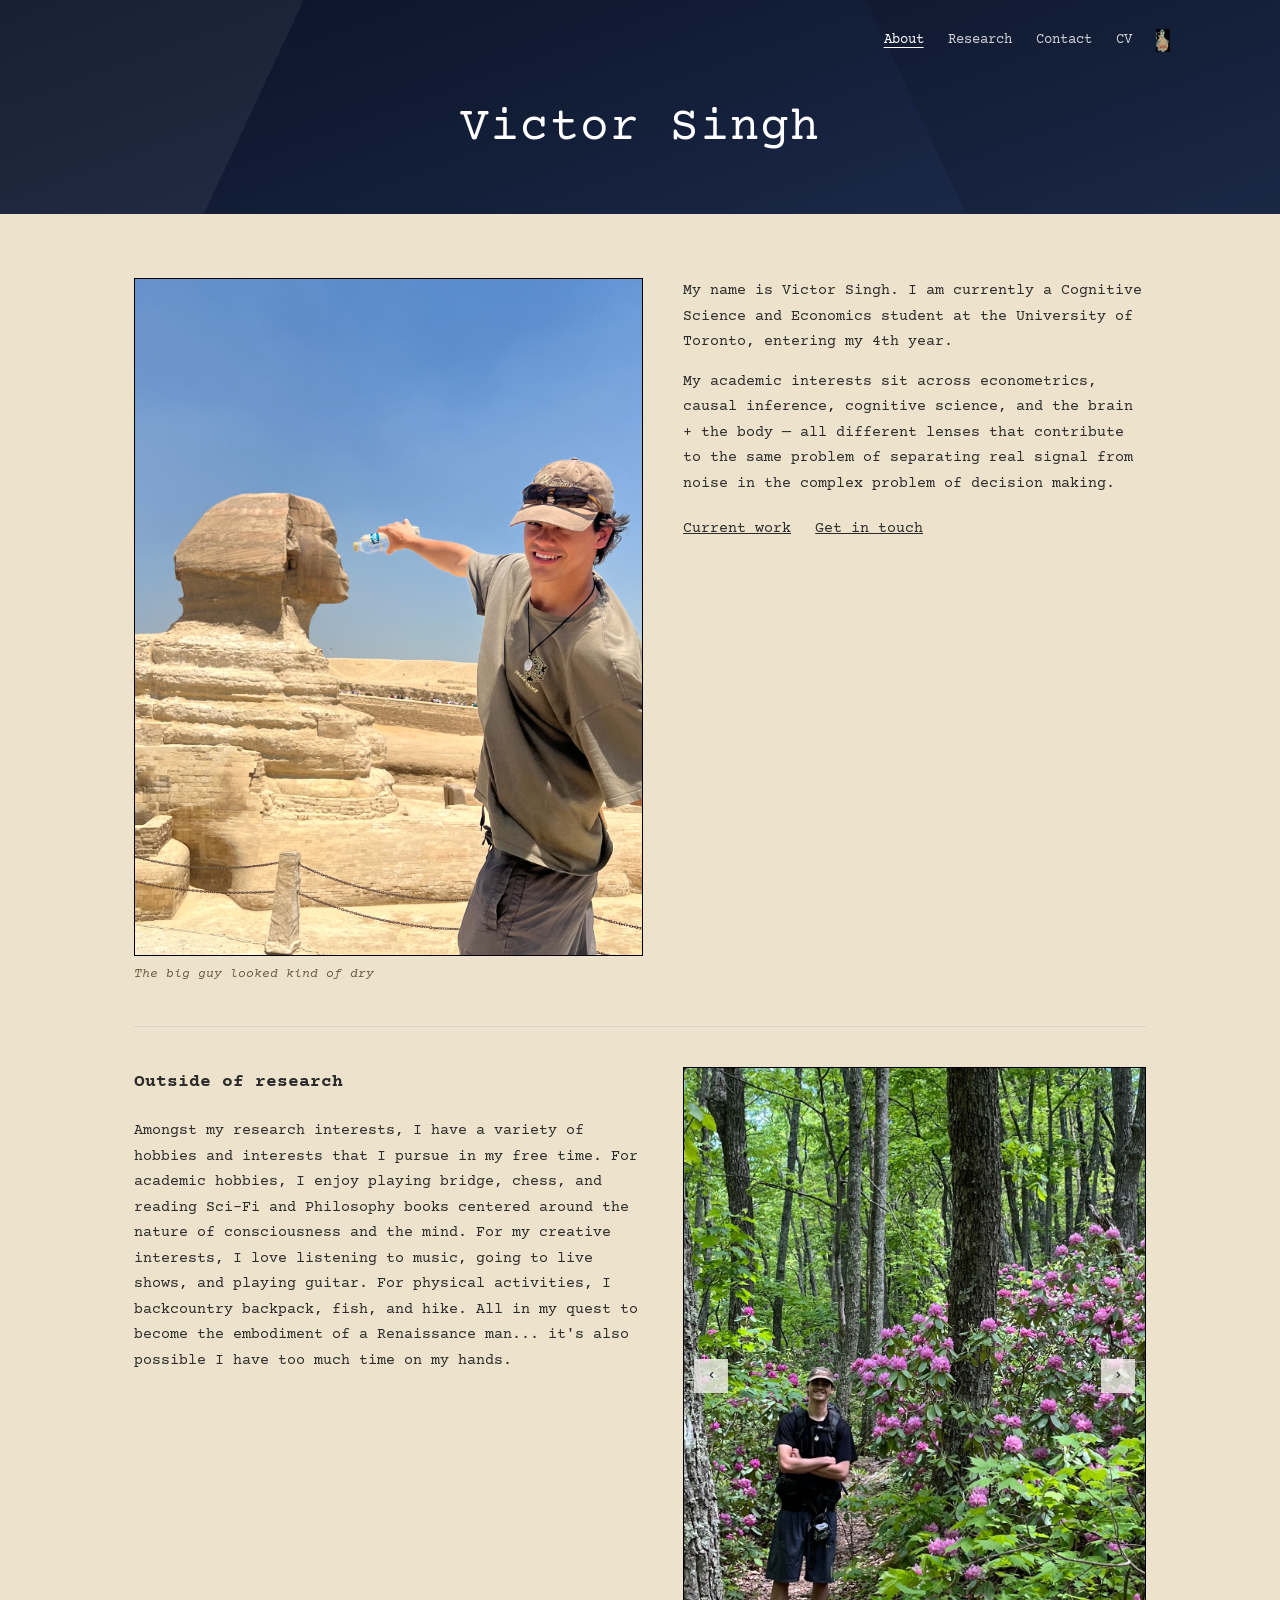
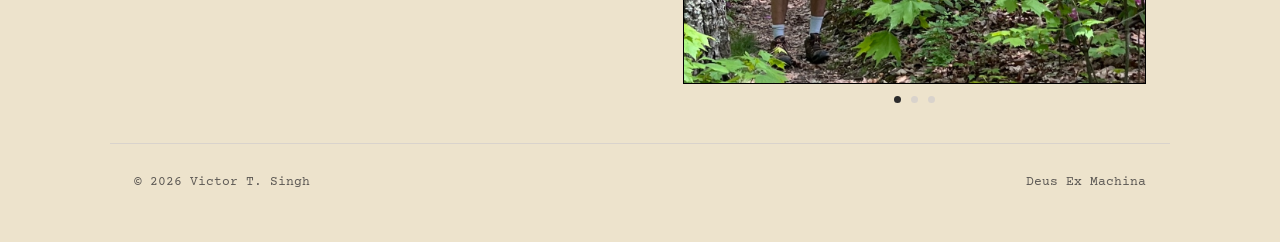
==== commit 55624ca1: "Update resume, research page, footer, and add site icon - Replace outdated resume with Victor_Singh_" ====
--- a/index.html
+++ b/index.html
@@ -3,63 +3,70 @@
 <head>
 <meta charset="UTF-8" />
 <meta name="viewport" content="width=device-width, initial-scale=1.0" />
-<title>Victor — Cognitive Science &amp; Prediction Markets</title>
-<meta name="description" content="Victor — Cognitive Science student at the University of Toronto working across econometrics, causal inference, and prediction markets." />
+<title>Victor Singh</title>
+<meta name="description" content="Victor Singh — Cognitive Science and Economics student at the University of Toronto working across econometrics, causal inference, and prediction markets." />
 <link rel="preconnect" href="https://fonts.googleapis.com">
 <link rel="preconnect" href="https://fonts.gstatic.com" crossorigin>
-<link href="https://fonts.googleapis.com/css2?family=Space+Grotesk:wght@400;500;600;700&family=IBM+Plex+Sans:wght@400;500;600&family=IBM+Plex+Mono:wght@400;500&display=swap" rel="stylesheet">
+<link href="https://fonts.googleapis.com/css2?family=Courier+Prime:wght@400;700&display=swap" rel="stylesheet">
+<link rel="icon" type="image/png" href="assets/favicon.png?v=2" />
 <link rel="stylesheet" href="style.css" />
 </head>
 <body>
 
-<canvas id="noise-canvas"></canvas>
-
-<nav class="nav">
-  <div class="nav__mark">VS</div>
-  <div class="nav__links">
-    <a href="index.html" class="is-active">About</a>
-    <a href="research.html">Research</a>
-    <a href="contact.html">Contact</a>
-  </div>
-  <a class="nav__resume" href="assets/Victor Singh Resume Aug 2026.pdf" target="_blank" rel="noopener">CV ↗</a>
-</nav>
-
-<header class="hero" id="top">
-  <div class="hero__grid">
-    <div class="hero__content">
-      <div class="hero__eyebrow">Victor Tarun Singh - University of Toronto</div>
-      <h1 class="hero__title">
-        <span class="line hero__accent" data-noise>Hello!</span>
-      </h1>
-      <p class="hero__sub">
-            My name is Victor Singh I am currently a Cognitive Science and economics student at the University of Toronto,
-            entering my 4th year. My academic interests sit across econometrics, causal inference,
-            cognitive science, and the brain + the body — all different lenses that contribute to the same problem of separating
-            real signal from noise in the complex problem of decision making .
-      </p>
-      <div class="hero__cta">
-        <a href="research.html" class="btn btn--primary">Current Work</a>
-        <a href="contact.html" class="btn btn--ghost">Get in touch</a>
-      </div>
-    </div>
-    <div class="hero__photo">
-      <img src="assets/photos/Victor_S_P2.jpg" alt="Victor Singh" />
-    </div>
+<header class="banner">
+  <div class="banner__inner">
+    <nav class="nav">
+      <a href="index.html" class="is-active">About</a>
+      <a href="research.html">Research</a>
+      <a href="contact.html">Contact</a>
+      <a href="assets/Victor_Singh_Resume_PublicPost.pdf" target="_blank" rel="noopener">CV</a>
+      <img class="nav__icon" src="assets/icon.png" alt="" />
+    </nav>
+    <h1 class="banner__title">Victor Singh</h1>
   </div>
 </header>
 
 <main>
+  <section class="section section--first">
+    <div class="split">
+      <div class="split__img">
+        <img src="assets/photos/Cairo_water.jpeg" alt="The Nile in Cairo" />
+        <p class="split__caption">The big guy looked kind of dry</p>
+      </div>
+      <div class="split__text">
+        <p>
+          My name is Victor Singh. I am currently a Cognitive Science and Economics student at the
+          University of Toronto, entering my 4th year.
+        </p>
+        <p>
+          My academic interests sit across econometrics, causal inference, cognitive science, and
+          the brain + the body — all different lenses that contribute to the same problem of
+          separating real signal from noise in the complex problem of decision making.
+        </p>
+        <div class="split__links">
+          <a href="research.html">Current work</a>
+          <a href="contact.html">Get in touch</a>
+        </div>
+      </div>
+    </div>
+  </section>
+
   <section class="section" id="about">
-    <div class="section__head">
-      <span class="section__num">SEC.01</span>
-      <h2>About</h2>
-    </div>
-    <div class="about__grid">
-      <p class="about__lead">
-       Amongst my research interests, I have a variety of hobbies and interests that I pursue in my free time. For academic hobbies, I enjoy playing bridge, chess, and reading Sci-Fi and Philosophy books centered around the nature of consciousness and the mind. For my creative interests, I love listening to music, going to live shows, and playing guitar. For physical activities, I backcountry backpack, fish, and hike. All in my quest to become the embodiment of a Renaissance man... it's also possible I have too much time on my hands.
+    <div class="split">
+      <div class="split__text">
+        <h2>Outside of research</h2>
+        <p>
+          Amongst my research interests, I have a variety of hobbies and interests that I pursue in
+          my free time. For academic hobbies, I enjoy playing bridge, chess, and reading Sci-Fi and
+          Philosophy books centered around the nature of consciousness and the mind. For my creative
+          interests, I love listening to music, going to live shows, and playing guitar. For physical
+          activities, I backcountry backpack, fish, and hike. All in my quest to become the embodiment
+          of a Renaissance man... it's also possible I have too much time on my hands.
+        </p>
+      </div>
       <div class="photo-carousel" id="about-carousel">
         <div class="photo-carousel__viewport">
-          <img class="photo-carousel__img" id="carousel-img" src="assets/photos/Giza_photo.jpeg" alt="Photo 1 of 3" />
+          <img class="photo-carousel__img" id="carousel-img" src="assets/photos/Victor_S_Website_p1.jpeg" alt="Photo 1 of 3" />
           <button class="photo-carousel__nav photo-carousel__nav--prev" id="carousel-prev" aria-label="Previous photo"></button>
           <button class="photo-carousel__nav photo-carousel__nav--next" id="carousel-next" aria-label="Next photo"></button>
         </div>
@@ -71,7 +78,7 @@
 
 <footer class="footer">
   <span>&copy; <span id="year"></span> Victor T. Singh</span>
-  <span class="footer__mono mono">Duex Ex Machina</span>
+  <span>Deus Ex Machina</span>
 </footer>
 
 <script src="script.js"></script>
--- a/style.css
+++ b/style.css
@@ -2,274 +2,171 @@
    Tokens
 ============================ */
 :root {
-  --bg: #0B0D10;
-  --surface: #14171C;
-  --surface-2: #1B1F26;
-  --border: #262B33;
-  --text: #E8EAED;
-  --text-muted: #8B92A0;
-  --signal: #5EEAD4;
-  --signal-dim: #2C6E64;
-  --warn: #F59E0B;
-
-  --font-display: 'Space Grotesk', sans-serif;
-  --font-body: 'IBM Plex Sans', sans-serif;
-  --font-mono: 'IBM Plex Mono', monospace;
-
-  --max-w: 980px;
+  --bg: #EDE3CC;
+  --text: #2B2B2B;
+  --text-muted: #5E5A55;
+  --rule: #D9D3CC;
+  --banner: #121D36;
+  --link: #2B2B2B;
+
+  --font: 'Courier Prime', 'Courier New', Courier, monospace;
+
+  --max-w: 1060px;
 }
 
 * { margin: 0; padding: 0; box-sizing: border-box; }
-
-html { scroll-behavior: smooth; }
-
-@media (prefers-reduced-motion: reduce) {
-  html { scroll-behavior: auto; }
-  * { animation-duration: 0.01ms !important; animation-iteration-count: 1 !important; transition-duration: 0.01ms !important; }
-}
 
 body {
   background: var(--bg);
   color: var(--text);
-  font-family: var(--font-body);
-  line-height: 1.6;
-  overflow-x: hidden;
-}
-
-.mono { font-family: var(--font-mono); }
-
-a { color: inherit; text-decoration: none; }
-
-#noise-canvas {
-  position: fixed;
-  top: 0; left: 0;
-  width: 100%; height: 100%;
-  z-index: 0;
-  pointer-events: none;
-  opacity: 0.35;
-}
-
-/* ============================
-   Nav
-============================ */
-.nav {
-  position: fixed;
-  top: 0; left: 0; right: 0;
-  z-index: 10;
-  display: flex;
-  align-items: center;
-  justify-content: space-between;
-  padding: 20px 40px;
-  background: rgba(11, 13, 16, 0.75);
-  backdrop-filter: blur(10px);
-  border-bottom: 1px solid var(--border);
-}
-
-.nav__mark {
-  font-family: var(--font-display);
-  font-weight: 700;
-  font-size: 1.2rem;
-  color: var(--signal);
-}
-
-.nav__links {
-  display: flex;
-  gap: 28px;
-}
-
-.nav__links a {
-  font-family: var(--font-mono);
-  font-size: 0.8rem;
-  letter-spacing: 0.03em;
-  color: var(--text-muted);
-  transition: color 0.2s ease;
-}
-
-.nav__links a:hover,
-.nav__links a:focus-visible,
-.nav__links a.is-active { color: var(--signal); }
-
-.nav__resume {
-  font-family: var(--font-mono);
-  font-size: 0.8rem;
-  border: 1px solid var(--signal-dim);
-  padding: 6px 14px;
-  border-radius: 2px;
-  color: var(--signal);
-  transition: background 0.2s ease, color 0.2s ease;
-}
-
-.nav__resume:hover { background: var(--signal); color: var(--bg); }
-
-@media (max-width: 720px) {
-  .nav__links { display: none; }
-  .nav { padding: 16px 20px; }
-}
-
-/* ============================
-   Hero
-============================ */
-.hero {
-  position: relative;
-  z-index: 1;
-  min-height: 100vh;
-  display: flex;
-  flex-direction: column;
-  justify-content: center;
-  padding: 0 40px;
+  font-family: var(--font);
+  font-size: 15px;
+  line-height: 1.7;
+}
+
+img { max-width: 100%; display: block; }
+
+a { color: var(--link); }
+a:hover { color: var(--text-muted); }
+
+a:focus-visible, button:focus-visible {
+  outline: 2px solid var(--text);
+  outline-offset: 2px;
+}
+
+/* ============================
+   Banner (header + nav)
+============================ */
+.banner {
+  background:
+    linear-gradient(115deg, rgba(255,255,255,0.06) 0 22%, transparent 22% 100%),
+    linear-gradient(65deg, transparent 0 70%, rgba(0,0,0,0.12) 70% 100%),
+    linear-gradient(160deg, #0A1226 0%, var(--banner) 45%, #1E2D50 100%);
+  color: #FFF;
+  padding: 28px 24px 44px;
+}
+
+.banner__inner {
   max-width: var(--max-w);
   margin: 0 auto;
 }
 
-.hero__eyebrow {
-  font-family: var(--font-mono);
-  font-size: 0.75rem;
-  letter-spacing: 0.12em;
-  color: var(--signal);
-  margin-bottom: 28px;
-}
-
-.hero__title {
-  font-family: var(--font-display);
-  font-weight: 600;
-  font-size: clamp(2.2rem, 6vw, 4.6rem);
-  line-height: 1.08;
-  letter-spacing: -0.01em;
-}
-
-.hero__title .line { display: block; }
-
-.hero__accent { color: var(--signal); }
-
-.hero__sub {
-  margin-top: 32px;
-  max-width: 620px;
-  color: var(--text-muted);
-  font-size: 1.05rem;
-}
-
-.hero__cta {
-  display: flex;
-  gap: 16px;
-  margin-top: 40px;
-}
-
-.btn {
-  font-family: var(--font-mono);
-  font-size: 0.85rem;
-  padding: 12px 24px;
-  border-radius: 2px;
-  transition: transform 0.2s ease, background 0.2s ease, color 0.2s ease, border-color 0.2s ease;
-  display: inline-block;
-}
-
-.btn--primary {
-  background: var(--signal);
-  color: var(--bg);
-  font-weight: 500;
-}
-
-.btn--primary:hover { transform: translateY(-2px); }
-
-.btn--ghost {
-  border: 1px solid var(--border);
-  color: var(--text);
-}
-
-.btn--ghost:hover { border-color: var(--signal); color: var(--signal); }
-
-/* ============================
-   Page header (non-home pages)
-============================ */
-.page-header {
-  position: relative;
-  z-index: 1;
+.nav {
+  display: flex;
+  justify-content: flex-end;
+  align-items: center;
+  flex-wrap: wrap;
+  gap: 24px;
+  font-size: 0.9rem;
+}
+
+.nav__icon {
+  height: 1.6em;
+  width: auto;
+  display: block;
+}
+
+.nav a {
+  color: rgba(255,255,255,0.8);
+  text-decoration: none;
+}
+
+.nav a:hover,
+.nav a.is-active {
+  color: #FFF;
+  text-decoration: underline;
+  text-underline-offset: 4px;
+}
+
+.banner__title {
+  margin-top: 36px;
+  text-align: center;
+  font-weight: 400;
+  font-size: clamp(2rem, 5vw, 3rem);
+  letter-spacing: 0.02em;
+}
+
+.banner__sub {
+  text-align: center;
+  color: rgba(255,255,255,0.8);
+  font-size: 0.9rem;
+}
+
+/* ============================
+   Layout
+============================ */
+main {
   max-width: var(--max-w);
   margin: 0 auto;
-  padding: 160px 40px 60px;
-}
-
-.page-header__title {
-  font-family: var(--font-display);
-  font-weight: 600;
-  font-size: clamp(2rem, 5vw, 3.2rem);
-  letter-spacing: -0.01em;
-  margin-top: 12px;
-}
-
-.page-header__sub {
+  padding: 24px 24px 0;
+}
+
+.section {
+  padding: 40px 0;
+  border-top: 1px solid var(--rule);
+}
+
+.section--first { border-top: none; }
+
+.section h2 {
+  font-weight: 700;
+  font-size: 1.15rem;
+  margin-bottom: 20px;
+}
+
+p + p { margin-top: 14px; }
+
+.muted { color: var(--text-muted); }
+
+/* Image left, text right */
+.split {
+  display: grid;
+  grid-template-columns: 1.1fr 1fr;
+  gap: 40px;
+  align-items: start;
+}
+
+.split__img img {
+  width: 100%;
+  height: auto;
+  border: 1px solid #000;
+}
+
+.split__caption {
+  margin-top: 8px;
+  font-size: 0.8rem;
+  font-style: italic;
+  color: #6B5C42;
+}
+
+.split__text p { text-align: left; }
+
+.split__links {
   margin-top: 20px;
-  max-width: 560px;
-  color: var(--text-muted);
-  font-size: 1.05rem;
-}
-
-/* ============================
-   Sections
-============================ */
-main {
-  position: relative;
-  z-index: 1;
-  max-width: var(--max-w);
-  margin: 0 auto;
-  padding: 0 40px;
-}
-
-.section {
-  padding: 110px 0;
-  border-top: 1px solid var(--border);
-}
-
-.section--first {
-  border-top: none;
-  padding-top: 20px;
-}
-
-.section__head {
-  display: flex;
-  align-items: baseline;
-  gap: 16px;
-  margin-bottom: 48px;
-}
-
-.section__num {
-  font-family: var(--font-mono);
-  font-size: 0.8rem;
-  color: var(--signal);
-  letter-spacing: 0.05em;
-}
-
-.section h2 {
-  font-family: var(--font-display);
-  font-weight: 600;
-  font-size: clamp(1.6rem, 3vw, 2.2rem);
-}
-
-/* About */
-.about__grid {
-  display: grid;
-  grid-template-columns: 1.3fr 1fr;
-  gap: 60px;
-}
-
-.about__lead {
-  font-size: 1.05rem;
-  color: var(--text-muted);
-}
-
+  display: flex;
+  gap: 24px;
+  flex-wrap: wrap;
+}
+
+@media (max-width: 760px) {
+  .split { grid-template-columns: 1fr; gap: 24px; }
+}
+
+/* ============================
+   Photo carousel
+============================ */
 .photo-carousel {
   display: flex;
   flex-direction: column;
-  gap: 16px;
+  gap: 12px;
 }
 
 .photo-carousel__viewport {
   position: relative;
   aspect-ratio: 3 / 4;
-  border: 1px solid var(--border);
-  border-radius: 6px;
   overflow: hidden;
-  background: var(--surface);
+  background: var(--rule);
+  border: 1px solid #000;
 }
 
 .photo-carousel__img {
@@ -277,37 +174,26 @@
   height: 100%;
   object-fit: cover;
   object-position: center 20%;
-  display: block;
 }
 
 .photo-carousel__nav {
   position: absolute;
   top: 50%;
   transform: translateY(-50%);
-  width: 38px;
-  height: 38px;
-  border-radius: 50%;
-  border: 1px solid var(--border);
-  background: rgba(11, 13, 16, 0.65);
-  backdrop-filter: blur(4px);
+  width: 34px;
+  height: 34px;
+  border: none;
+  background: rgba(242, 238, 234, 0.8);
   color: var(--text);
-  font-size: 1.3rem;
-  line-height: 1;
+  font-family: var(--font);
+  font-size: 1.1rem;
   cursor: pointer;
-  display: flex;
-  align-items: center;
-  justify-content: center;
-  transition: border-color 0.2s ease, color 0.2s ease, background 0.2s ease;
-}
-
-.photo-carousel__nav:hover,
-.photo-carousel__nav:focus-visible {
-  border-color: var(--signal);
-  color: var(--signal);
-}
-
-.photo-carousel__nav--prev { left: 12px; }
-.photo-carousel__nav--next { right: 12px; }
+}
+
+.photo-carousel__nav--prev { left: 10px; }
+.photo-carousel__nav--prev::before { content: '‹'; }
+.photo-carousel__nav--next { right: 10px; }
+.photo-carousel__nav--next::before { content: '›'; }
 
 .photo-carousel__dots {
   display: flex;
@@ -316,255 +202,76 @@
 }
 
 .photo-carousel__dot {
-  width: 8px;
-  height: 8px;
+  width: 7px;
+  height: 7px;
   border-radius: 50%;
   border: none;
   padding: 0;
-  background: var(--border);
+  background: var(--rule);
   cursor: pointer;
-  transition: background 0.2s ease, transform 0.2s ease;
-}
-
-.photo-carousel__dot:hover { background: var(--signal-dim); }
-
-.photo-carousel__dot.is-active {
-  background: var(--signal);
-  transform: scale(1.2);
-}
-
-@media (max-width: 760px) {
-  .about__grid { grid-template-columns: 1fr; gap: 32px; }
-}
-
-/* Cards */
-.cards {
-  display: grid;
-  grid-template-columns: repeat(3, 1fr);
-  gap: 24px;
-}
-
-.card {
-  background: var(--surface);
-  border: 1px solid var(--border);
-  border-radius: 4px;
-  padding: 28px;
-  transition: border-color 0.25s ease, transform 0.25s ease;
-}
-
-.card:hover {
-  border-color: var(--signal-dim);
-  transform: translateY(-4px);
-}
-
-.card__label {
-  font-size: 0.72rem;
-  color: var(--warn);
-  letter-spacing: 0.08em;
-  margin-bottom: 14px;
-}
-
-.card h3 {
-  font-family: var(--font-display);
-  font-size: 1.15rem;
-  margin-bottom: 12px;
-}
-
-.card p {
+}
+
+.photo-carousel__dot.is-active { background: var(--text); }
+
+/* ============================
+   Research entries
+============================ */
+.entries {
+  list-style: none;
+  display: flex;
+  flex-direction: column;
+  gap: 28px;
+}
+
+.entry h3 {
+  font-size: 1rem;
+  font-weight: 700;
+  margin-bottom: 4px;
+}
+
+.entry__meta {
+  font-size: 0.85rem;
   color: var(--text-muted);
-  font-size: 0.92rem;
-  margin-bottom: 18px;
-}
-
-.card__tags {
-  display: flex;
-  flex-wrap: wrap;
+  margin-bottom: 6px;
+}
+
+.entry p { color: var(--text); }
+
+.entry__link {
+  display: inline-block;
+  margin-top: 6px;
+  font-size: 0.9rem;
+}
+
+/* ============================
+   Contact
+============================ */
+.contact-list {
+  list-style: none;
+  display: flex;
+  flex-direction: column;
   gap: 8px;
-}
-
-.card__tags span {
-  font-family: var(--font-mono);
-  font-size: 0.7rem;
-  color: var(--signal);
-  border: 1px solid var(--signal-dim);
-  border-radius: 2px;
-  padding: 3px 8px;
-}
-
-@media (max-width: 900px) {
-  .cards { grid-template-columns: 1fr; }
-}
-
-/* Timeline */
-.timeline {
-  display: flex;
-  flex-direction: column;
-  gap: 32px;
-}
-
-.timeline__item {
-  display: grid;
-  grid-template-columns: 120px 1fr;
-  gap: 24px;
-  padding-bottom: 32px;
-  border-bottom: 1px solid var(--border);
-}
-
-.timeline__item:last-child { border-bottom: none; padding-bottom: 0; }
-
-.timeline__mono {
-  font-size: 0.78rem;
-  color: var(--signal);
-  letter-spacing: 0.05em;
-}
-.timeline__link {
+  margin-top: 20px;
+}
+
+.contact-list span {
   display: inline-block;
-  margin-top: 12px;
-  font-family: var(--font-mono);
-  font-size: 0.8rem;
-  color: var(--signal) !important;
-  border-bottom: 1px solid var(--signal-dim);
-  padding-bottom: 2px;
-  transition: color 0.2s ease, border-color 0.2s ease;
-}
-
-.timeline__link:hover {
-  color: var(--warn) !important;
-  border-color: var(--warn);
-}
-
-.timeline__body h3 {
-  font-family: var(--font-display);
-  font-size: 1.1rem;
-  margin-bottom: 6px;
-}
-
-.timeline__body p { color: var(--text-muted); font-size: 0.92rem; }
-
-/* Writing */
-.placeholder-note {
+  min-width: 100px;
   color: var(--text-muted);
-  font-size: 0.95rem;
-  border: 1px dashed var(--border);
-  padding: 24px;
-  border-radius: 4px;
-}
-
-.writing-list {
-  list-style: none;
-  display: flex;
-  flex-direction: column;
-  gap: 20px;
-}
-
-.writing-list__item {
-  border: 1px solid var(--border);
-  border-radius: 4px;
-  padding: 20px 24px;
-  transition: border-color 0.2s ease;
-}
-
-.writing-list__item:hover {
-  border-color: var(--signal-dim);
-}
-
-.writing-list__item a {
-  display: flex;
-  justify-content: space-between;
-  align-items: baseline;
-  gap: 16px;
-}
-
-.writing-list__title {
-  font-family: var(--font-display);
-  font-size: 1.05rem;
-  color: var(--text);
-}
-
-.writing-list__meta {
-  font-size: 0.75rem;
-  color: var(--signal);
-  white-space: nowrap;
-}
-
-.writing-list__desc {
-  margin-top: 8px;
-  color: var(--text-muted);
-  font-size: 0.9rem;
-}
-
-/* Contact */
-.contact__lead {
-  color: var(--text-muted);
-  margin-bottom: 28px;
-  font-size: 1rem;
-}
-
-.contact__links {
-  display: flex;
-  gap: 28px;
-  flex-wrap: wrap;
-}
-
-.contact__links a {
-  font-family: var(--font-mono);
-  font-size: 0.95rem;
-  color: var(--signal);
-  border-bottom: 1px solid var(--signal-dim);
-  padding-bottom: 2px;
-  transition: color 0.2s ease, border-color 0.2s ease;
-}
-
-.contact__links a:hover { color: var(--warn); border-color: var(--warn); }
-
-/* Footer */
+}
+
+/* ============================
+   Footer
+============================ */
 .footer {
-  position: relative;
-  z-index: 1;
   max-width: var(--max-w);
   margin: 0 auto;
-  padding: 32px 40px 60px;
+  padding: 28px 24px 48px;
+  border-top: 1px solid var(--rule);
   display: flex;
   justify-content: space-between;
-  color: var(--text-muted);
-  font-size: 0.8rem;
   flex-wrap: wrap;
   gap: 12px;
-}
-
-.footer__mono {
+  font-size: 0.8rem;
   color: var(--text-muted);
-  letter-spacing: 0.05em;
-  font-size: 0.7rem;
-}
-
-/* Focus visibility */
-a:focus-visible, .btn:focus-visible {
-  outline: 2px solid var(--signal);
-  outline-offset: 2px;
-}
-.hero__grid {
-  display: grid;
-  grid-template-columns: 1.3fr 1fr;
-  gap: 48px;
-  align-items: center;
-}
-
-.hero__photo img {
-  width: 100%;
-  aspect-ratio: 3 / 4;
-  object-fit: cover;
-  object-position: center 20%;
-  border: 1px solid var(--border);
-  border-radius: 6px;
-}
-
-@media (max-width: 760px) {
-  .hero__grid {
-    grid-template-columns: 1fr;
-  }
-  .hero__photo {
-    order: -1;
-    max-width: 280px;
-  }
-}
+}
